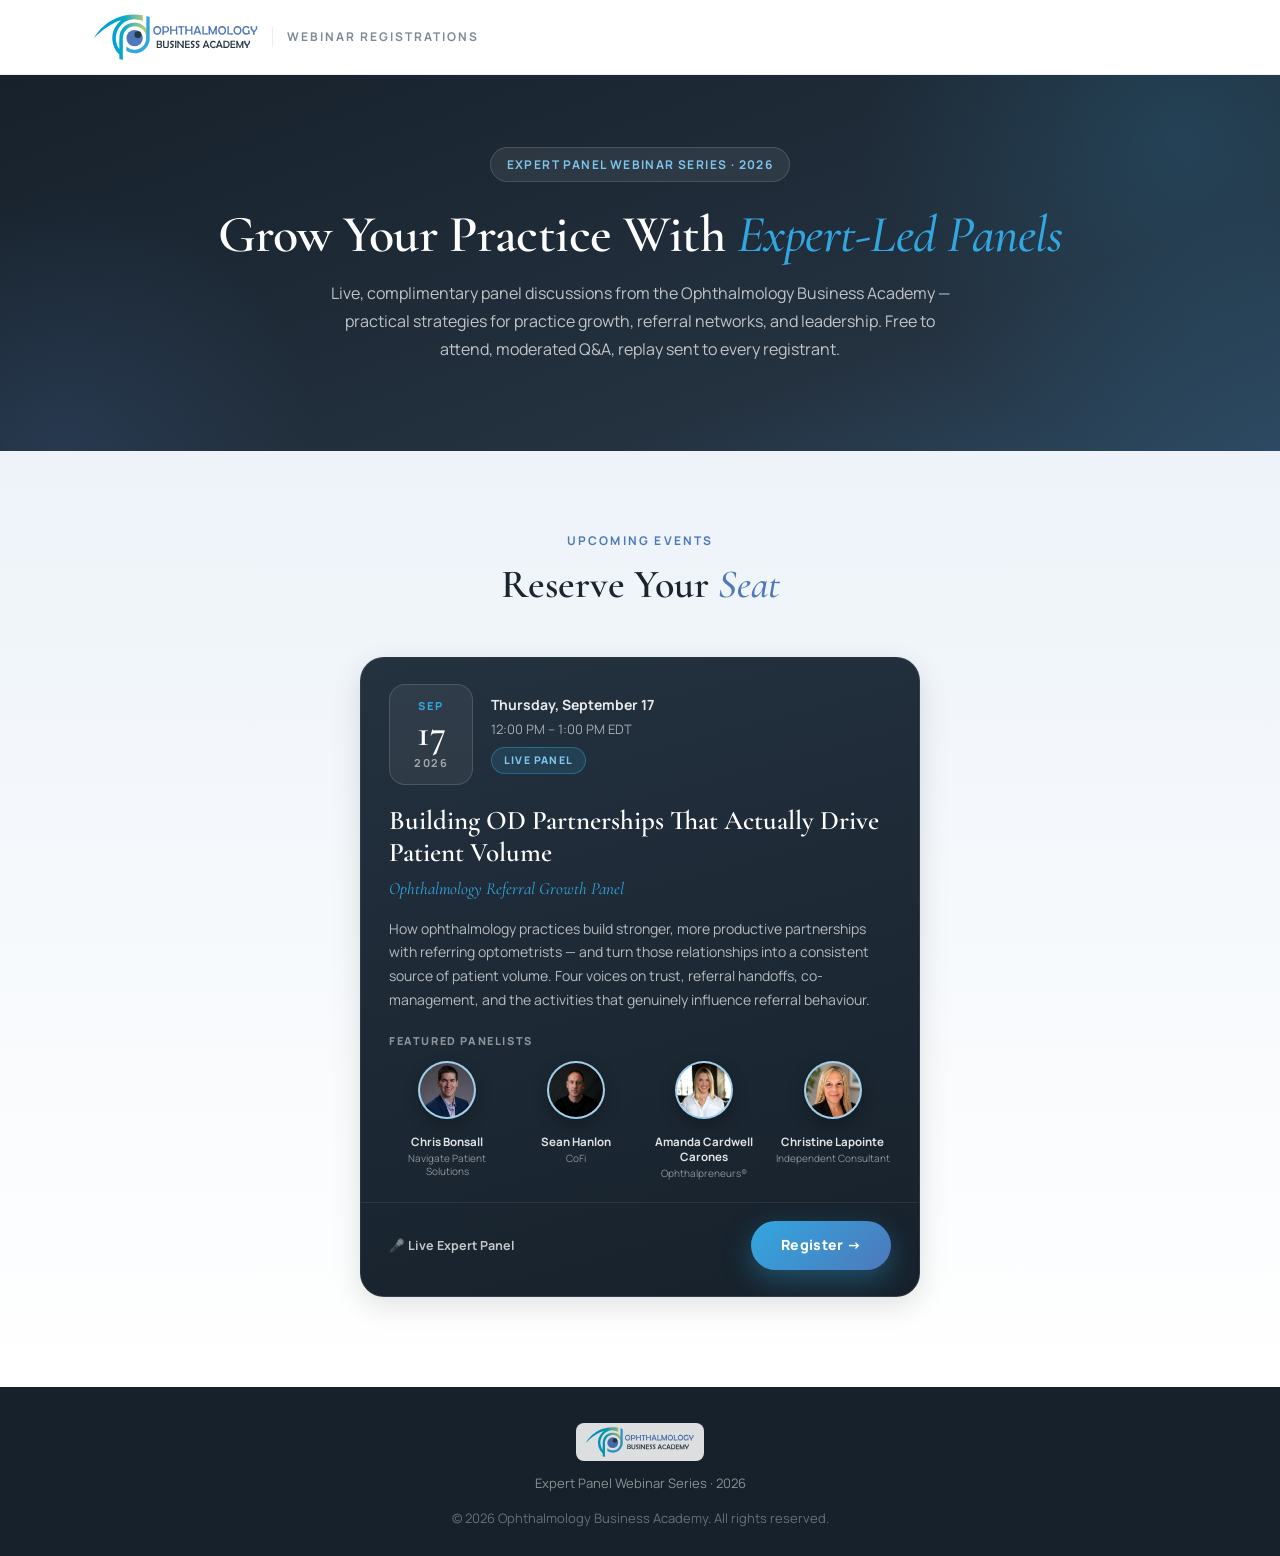
==== index.html @ aa77cf72 "created sept 17th event" ====
<!DOCTYPE html>
<html lang="en">
<head>
<meta charset="UTF-8" />
<meta name="viewport" content="width=device-width, initial-scale=1.0" />
<title>Webinar Registrations | Ophthalmology Business Academy</title>
<meta name="description" content="Live expert panel webinars from the Ophthalmology Business Academy. Free to attend, replay included. Browse upcoming events and reserve your seat." />
<link rel="icon" type="image/svg+xml" href="logo-nav.svg" />
<link href="https://fonts.googleapis.com/css2?family=Manrope:wght@400;500;600;700;800&family=Cormorant+Garamond:ital,wght@0,400;0,500;0,600;0,700;1,400;1,500;1,600&display=swap" rel="stylesheet">

<!-- Microsoft Clarity — TODO: register an OBA Clarity project and paste its ID, then uncomment -->
<!--
<script type="text/javascript">
    (function(c,l,a,r,i,t,y){
        c[a]=c[a]||function(){(c[a].q=c[a].q||[]).push(arguments)};
        t=l.createElement(r);t.async=1;t.src="https://www.clarity.ms/tag/"+i;
        y=l.getElementsByTagName(r)[0];y.parentNode.insertBefore(t,y);
    })(window, document, "clarity", "script", "CLARITY_ID_HERE");
</script>
-->

<!-- Google tag (gtag.js) -->
<script async src="https://www.googletagmanager.com/gtag/js?id=G-MBLM7XRG2Y"></script>
<script>
  window.dataLayer = window.dataLayer || [];
  function gtag(){dataLayer.push(arguments);}
  gtag('js', new Date());

  gtag('config', 'G-MBLM7XRG2Y');
</script>

<style>
  :root {
    --blue-900: #16212b;
    --blue-800: #24313f;
    --blue-700: #3c68a8;
    --blue-600: #4D78BB;
    --blue-500: #5b86c4;
    --blue-400: #7fc4ea;
    --blue-100: #c9dced;
    --blue-50:  #edf3f9;
    --accent:   #32A7DF;
    --slate-900: #1b2530;
    --slate-700: #3f4a55;
    --slate-500: #7f8a95;
    --slate-100: #ECEEF5;
    --white:    #ffffff;
    --shadow-sm: 0 1px 3px rgba(0,0,0,0.06);
    --shadow-md: 0 8px 30px rgba(0,0,0,0.12);
    --shadow-lg: 0 20px 50px rgba(0,0,0,0.2);
  }
  * { box-sizing: border-box; margin: 0; padding: 0; }
  html { scroll-behavior: smooth; }
  body { font-family: 'Manrope', -apple-system, BlinkMacSystemFont, sans-serif; background: var(--white); color: var(--slate-700); line-height: 1.6; -webkit-font-smoothing: antialiased; }
  .wrap { max-width: 1140px; margin: 0 auto; padding: 0 24px; }

  /* ===== HEADER ===== */
  .site-header { background: rgba(255,255,255,0.96); border-bottom: 1px solid var(--slate-100); padding: 14px 0; position: sticky; top: 0; z-index: 100; backdrop-filter: blur(12px); }
  .header-inner { display: flex; align-items: center; justify-content: space-between; gap: 16px; }
  .logo-box { display: flex; align-items: center; gap: 14px; }
  .logo-box img { height: 46px; width: auto; }
  .header-label { font-size: 12px; font-weight: 700; letter-spacing: 2px; text-transform: uppercase; color: var(--slate-500); border-left: 1px solid var(--slate-100); padding-left: 14px; }

  /* ===== HERO ===== */
  .hub-hero { background: linear-gradient(160deg, var(--blue-900) 0%, var(--blue-800) 70%, #2c4a63 100%); color: #fff; padding: 72px 0 88px; position: relative; overflow: hidden; text-align: center; }
  .hub-hero::before { content: ''; position: absolute; width: 640px; height: 640px; border-radius: 50%; background: radial-gradient(circle, rgba(50,167,223,0.16), transparent 70%); top: -260px; right: -220px; pointer-events: none; }
  .hub-hero::after { content: ''; position: absolute; width: 520px; height: 520px; border-radius: 50%; background: radial-gradient(circle, rgba(77,120,187,0.18), transparent 70%); bottom: -260px; left: -200px; pointer-events: none; }
  .hub-eyebrow { display: inline-flex; align-items: center; gap: 8px; background: rgba(255,255,255,0.07); border: 1px solid rgba(255,255,255,0.14); padding: 7px 16px; border-radius: 999px; font-size: 12px; font-weight: 700; color: var(--blue-400); text-transform: uppercase; letter-spacing: 1.4px; margin-bottom: 24px; position: relative; z-index: 1; }
  .hub-title { font-family: 'Cormorant Garamond', Georgia, serif; font-size: 52px; line-height: 1.1; font-weight: 600; letter-spacing: -0.5px; margin-bottom: 16px; position: relative; z-index: 1; }
  .hub-title .accent { color: var(--accent); font-style: italic; font-weight: 500; }
  .hub-sub { font-size: 16px; color: rgba(255,255,255,0.72); max-width: 620px; margin: 0 auto; line-height: 1.75; position: relative; z-index: 1; }

  /* ===== EVENT GRID ===== */
  .events-section { padding: 80px 0 90px; background: linear-gradient(180deg, var(--blue-50) 0%, var(--white) 100%); }
  .events-section .section-eyebrow { text-align: center; font-size: 12px; letter-spacing: 2.2px; text-transform: uppercase; color: var(--blue-600); font-weight: 700; margin-bottom: 10px; }
  .events-section .section-title { text-align: center; font-family: 'Cormorant Garamond', Georgia, serif; font-size: 40px; color: var(--slate-900); margin-bottom: 50px; line-height: 1.15; font-weight: 600; }
  .events-section .section-title .accent { color: var(--blue-600); font-style: italic; font-weight: 500; }

  .event-grid { display: grid; grid-template-columns: repeat(auto-fit, minmax(340px, 560px)); gap: 28px; justify-content: center; }

  .event-card { background: linear-gradient(165deg, var(--blue-800), var(--blue-900)); border: 1px solid rgba(255,255,255,0.08); border-radius: 24px; overflow: hidden; color: #fff; box-shadow: var(--shadow-md); display: flex; flex-direction: column; transition: transform 0.2s, box-shadow 0.2s; }
  .event-card:hover { transform: translateY(-4px); box-shadow: var(--shadow-lg); }
  .event-card-head { display: flex; gap: 18px; align-items: center; padding: 26px 28px 0; }
  .date-badge { flex-shrink: 0; background: rgba(255,255,255,0.06); border: 1px solid rgba(255,255,255,0.14); border-radius: 16px; padding: 12px 16px; text-align: center; min-width: 84px; }
  .date-badge .db-month { font-size: 11px; font-weight: 800; letter-spacing: 2px; text-transform: uppercase; color: var(--accent); }
  .date-badge .db-day { font-family: 'Cormorant Garamond', serif; font-size: 38px; line-height: 1.05; font-weight: 600; color: #fff; }
  .date-badge .db-year { font-size: 11px; font-weight: 700; letter-spacing: 1.5px; color: rgba(255,255,255,0.55); }
  .event-when { min-width: 0; }
  .event-when .ew-day { font-size: 14px; font-weight: 700; color: rgba(255,255,255,0.9); }
  .event-when .ew-time { font-size: 13px; color: rgba(255,255,255,0.6); margin-top: 2px; }
  .event-when .ew-tag { display: inline-block; margin-top: 8px; background: rgba(50,167,223,0.15); border: 1px solid rgba(50,167,223,0.4); color: var(--blue-400); font-size: 10.5px; font-weight: 800; letter-spacing: 1.2px; text-transform: uppercase; padding: 4px 12px; border-radius: 999px; }
  .event-card-body { padding: 20px 28px 0; flex: 1; }
  .event-title { font-family: 'Cormorant Garamond', Georgia, serif; font-size: 27px; line-height: 1.2; font-weight: 600; color: #fff; margin-bottom: 6px; }
  .event-subtitle { font-family: 'Cormorant Garamond', Georgia, serif; font-style: italic; font-size: 17px; color: var(--accent); margin-bottom: 14px; }
  .event-desc { font-size: 14px; color: rgba(255,255,255,0.68); line-height: 1.7; margin-bottom: 20px; }
  .panelists-label { font-size: 11px; font-weight: 800; letter-spacing: 1.6px; text-transform: uppercase; color: rgba(255,255,255,0.5); margin-bottom: 12px; }
  .speaker-tiles { display: grid; gap: 12px; margin-bottom: 22px; }
  .speaker-tiles[data-cols="1"] { grid-template-columns: minmax(0, 240px); justify-content: center; }
  .speaker-tiles[data-cols="2"] { grid-template-columns: repeat(2, 1fr); }
  .speaker-tiles[data-cols="3"] { grid-template-columns: repeat(3, 1fr); }
  .speaker-tiles[data-cols="4"] { grid-template-columns: repeat(4, 1fr); }
  .speaker-tile { text-align: center; }
  .speaker-thumb { width: 58px; height: 58px; border-radius: 50%; object-fit: cover; object-position: center top; border: 2.5px solid rgba(127,196,234,0.65); box-shadow: 0 6px 16px rgba(0,0,0,0.25); background: linear-gradient(135deg, var(--blue-100), var(--blue-50)); }
  .speaker-thumb-fallback { width: 58px; height: 58px; border-radius: 50%; border: 2.5px solid rgba(127,196,234,0.65); background: rgba(255,255,255,0.08); display: inline-flex; align-items: center; justify-content: center; font-family: 'Cormorant Garamond', serif; font-size: 20px; color: var(--blue-400); }
  .speaker-tile .st-name { font-size: 11.5px; font-weight: 700; color: rgba(255,255,255,0.88); margin-top: 8px; line-height: 1.3; }
  .speaker-tile .st-role { font-size: 10px; color: rgba(255,255,255,0.5); line-height: 1.35; margin-top: 2px; }
  .event-card-foot { padding: 18px 28px 26px; display: flex; align-items: center; justify-content: space-between; gap: 14px; border-top: 1px solid rgba(255,255,255,0.08); flex-wrap: wrap; }
  .foot-tag { font-size: 12.5px; font-weight: 700; color: rgba(255,255,255,0.75); }
  .register-btn { display: inline-flex; align-items: center; gap: 8px; background: linear-gradient(135deg, var(--accent), var(--blue-600)); color: #fff; text-decoration: none; padding: 13px 30px; border-radius: 999px; font-weight: 800; font-size: 14px; letter-spacing: 0.3px; box-shadow: 0 10px 28px rgba(50,167,223,0.35); transition: transform 0.15s, box-shadow 0.15s; }
  .register-btn:hover { transform: translateY(-2px); box-shadow: 0 14px 36px rgba(50,167,223,0.45); }

  /* ===== FOOTER ===== */
  footer { background: var(--blue-900); padding: 36px 0 28px; text-align: center; color: rgba(255,255,255,0.5); font-size: 13px; }
  footer .flogo { margin-bottom: 12px; display: flex; justify-content: center; }
  footer .flogo img { height: 38px; width: auto; opacity: 0.85; background: #fff; border-radius: 8px; padding: 4px 10px; }
  footer a { color: var(--accent); text-decoration: none; }

  /* ===== RESPONSIVE ===== */
  @media (max-width: 960px) {
    .hub-hero { padding: 56px 0 64px; }
    .hub-title { font-size: 40px; }
    .events-section { padding: 60px 0 70px; }
    .events-section .section-title { font-size: 32px; }
  }
  @media (max-width: 720px) {
    .logo-box img { height: 38px; }
    .header-label { font-size: 10.5px; padding-left: 10px; letter-spacing: 1.4px; }
    .hub-title { font-size: 32px; }
    .hub-sub { font-size: 15px; }
    .event-card-head { padding: 20px 20px 0; }
    .event-card-body { padding: 16px 20px 0; }
    .event-card-foot { padding: 16px 20px 22px; }
    .event-title { font-size: 23px; }
    .speaker-tiles[data-cols="4"] { grid-template-columns: repeat(2, 1fr); }
  }
  @media (max-width: 480px) {
    .hub-title { font-size: 27px; }
    .date-badge { min-width: 72px; padding: 10px 12px; }
    .date-badge .db-day { font-size: 32px; }
    .event-card-foot { justify-content: center; }
    .register-btn { width: 100%; justify-content: center; }
  }
</style>
</head>
<body>

<!-- ======== HEADER ======== -->
<header class="site-header">
  <div class="wrap header-inner">
    <div class="logo-box">
      <img src="logo-nav.svg" alt="Ophthalmology Business Academy" />
      <span class="header-label">Webinar Registrations</span>
    </div>
  </div>
</header>

<!-- ======== HERO ======== -->
<section class="hub-hero">
  <div class="wrap">
    <div class="hub-eyebrow">Expert Panel Webinar Series &middot; 2026</div>
    <h1 class="hub-title">Grow Your Practice With <span class="accent">Expert-Led Panels</span></h1>
    <p class="hub-sub">
      Live, complimentary panel discussions from the Ophthalmology Business Academy — practical strategies for practice growth, referral networks, and leadership. Free to attend, moderated Q&amp;A, replay sent to every registrant.
    </p>
  </div>
</section>

<!-- ======== UPCOMING EVENTS ======== -->
<section class="events-section">
  <div class="wrap">
    <div class="section-eyebrow">Upcoming Events</div>
    <h2 class="section-title">Reserve Your <span class="accent">Seat</span></h2>

    <div class="event-grid">

      <!-- Sept 17 — Ophthalmology Referral Growth Panel -->
      <div class="event-card">
        <div class="event-card-head">
          <div class="date-badge">
            <div class="db-month">Sep</div>
            <div class="db-day">17</div>
            <div class="db-year">2026</div>
          </div>
          <div class="event-when">
            <div class="ew-day">Thursday, September 17</div>
            <div class="ew-time">12:00 PM &ndash; 1:00 PM EDT</div>
            <span class="ew-tag">Live Panel</span>
          </div>
        </div>
        <div class="event-card-body">
          <div class="event-title">Building OD Partnerships That Actually Drive Patient Volume</div>
          <div class="event-subtitle">Ophthalmology Referral Growth Panel</div>
          <p class="event-desc">
            How ophthalmology practices build stronger, more productive partnerships with referring optometrists &mdash; and turn those relationships into a consistent source of patient volume. Four voices on trust, referral handoffs, co-management, and the activities that genuinely influence referral behaviour.
          </p>
          <div class="panelists-label">Featured Panelists</div>
          <div class="speaker-tiles" data-cols="4">
            <div class="speaker-tile">
              <img class="speaker-thumb" src="Sept-17/Chris%20Bonsall_OBA_17.09.2026.jpeg" alt="Chris Bonsall" onerror="this.outerHTML='&lt;span class=&quot;speaker-thumb-fallback&quot;&gt;CB&lt;/span&gt;'" />
              <div class="st-name">Chris Bonsall</div>
              <div class="st-role">Navigate Patient Solutions</div>
            </div>
            <div class="speaker-tile">
              <img class="speaker-thumb" src="Sept-17/Sean%20Hanlon_OBA_17.09.2026.jpeg" alt="Sean Hanlon" onerror="this.outerHTML='&lt;span class=&quot;speaker-thumb-fallback&quot;&gt;SH&lt;/span&gt;'" />
              <div class="st-name">Sean Hanlon</div>
              <div class="st-role">CoFi</div>
            </div>
            <div class="speaker-tile">
              <img class="speaker-thumb" src="Sept-17/Amanda%20Cardwell_OBA_17.09.2026.jpeg" alt="Amanda Cardwell Carones" onerror="this.outerHTML='&lt;span class=&quot;speaker-thumb-fallback&quot;&gt;AC&lt;/span&gt;'" />
              <div class="st-name">Amanda Cardwell Carones</div>
              <div class="st-role">Ophthalpreneurs&reg;</div>
            </div>
            <div class="speaker-tile">
              <img class="speaker-thumb" src="Sept-17/Christine%20Lapointe_OBA_17.09.2026.jpeg" alt="Christine Lapointe" onerror="this.outerHTML='&lt;span class=&quot;speaker-thumb-fallback&quot;&gt;CL&lt;/span&gt;'" />
              <div class="st-name">Christine Lapointe</div>
              <div class="st-role">Independent Consultant</div>
            </div>
          </div>
        </div>
        <div class="event-card-foot">
          <span class="foot-tag">&#127908; Live Expert Panel</span>
          <a href="Sept-17/" class="register-btn">Register &rarr;</a>
        </div>
      </div>
      <!-- /Sept 17 -->

      <!-- Insert future event cards here in chronological order (playbook §9) -->

    </div>
  </div>
</section>

<!-- ======== FOOTER ======== -->
<footer>
  <div class="wrap">
    <div class="flogo">
      <img src="logo-nav.svg" alt="Ophthalmology Business Academy" />
    </div>
    <div>Expert Panel Webinar Series &middot; 2026</div>
    <div style="margin-top:14px;opacity:0.7;">
      &copy; 2026 Ophthalmology Business Academy. All rights reserved.
    </div>
  </div>
</footer>

</body>
</html>
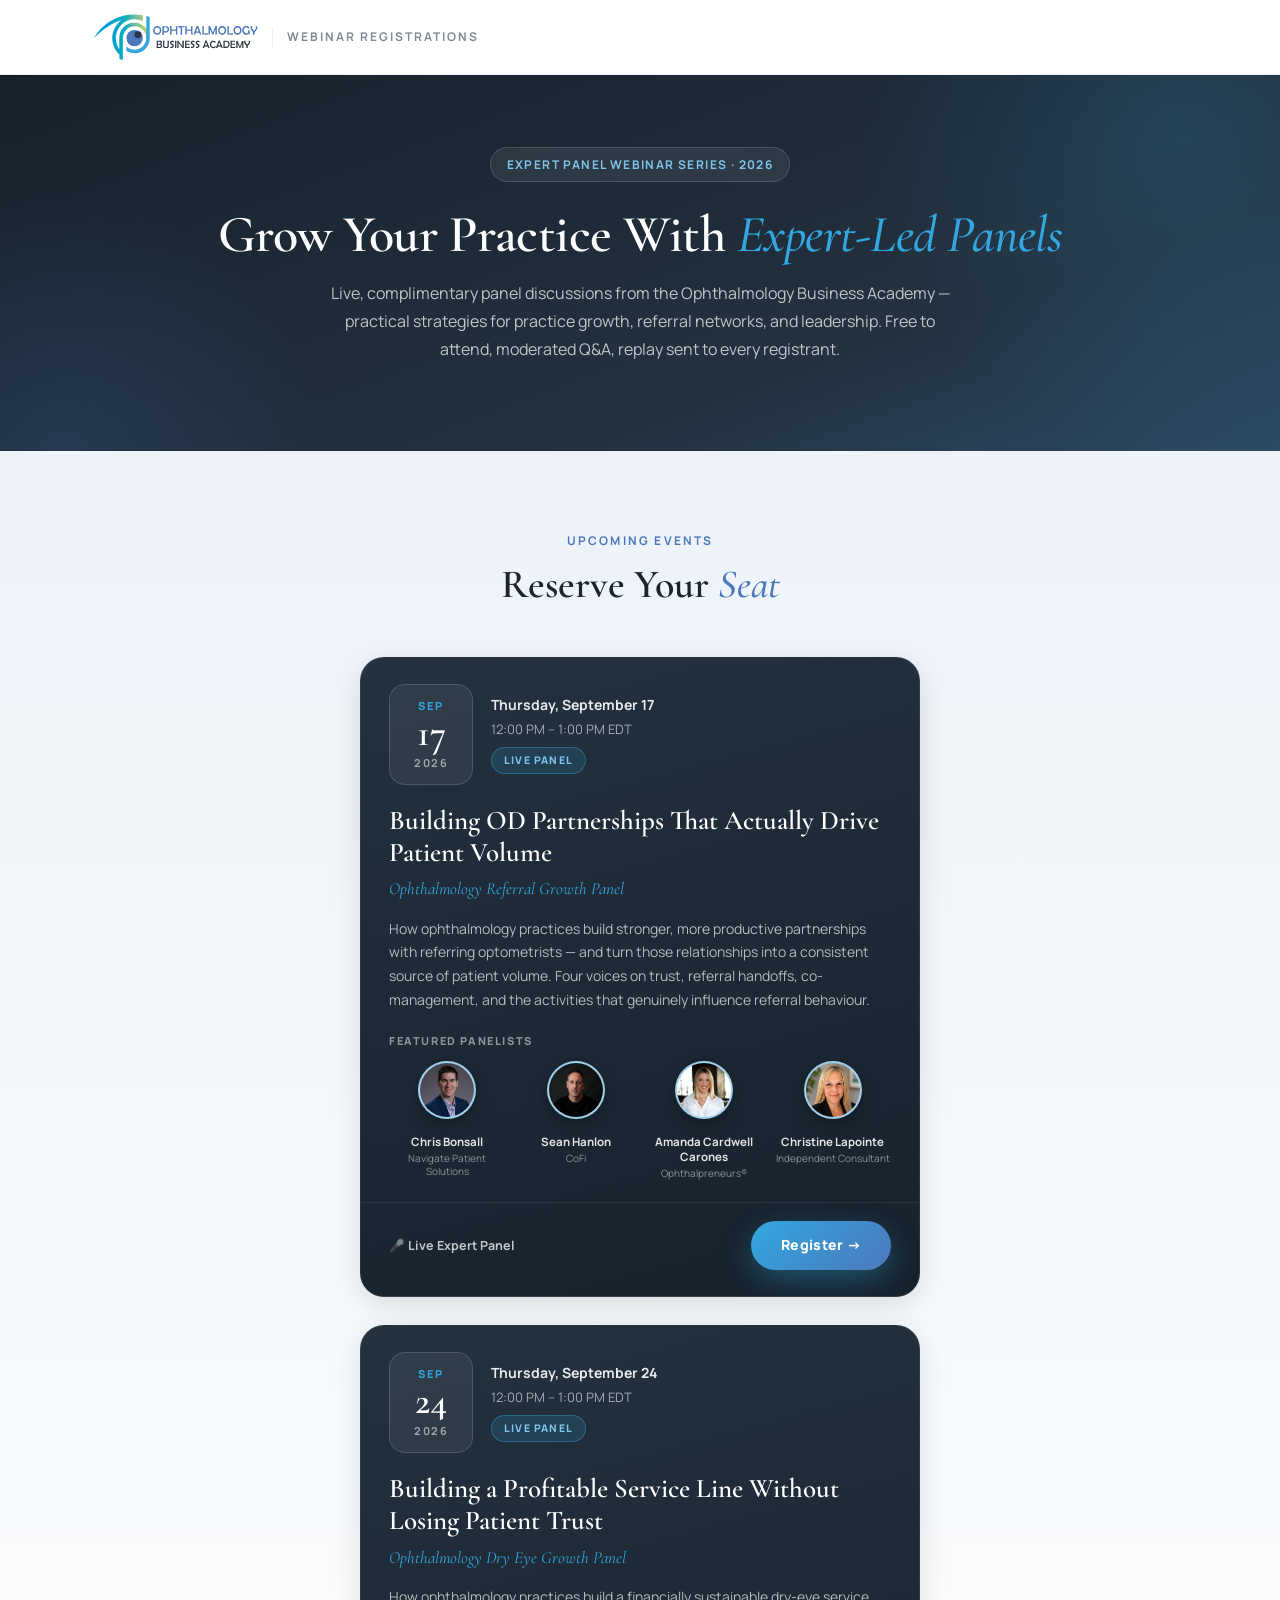
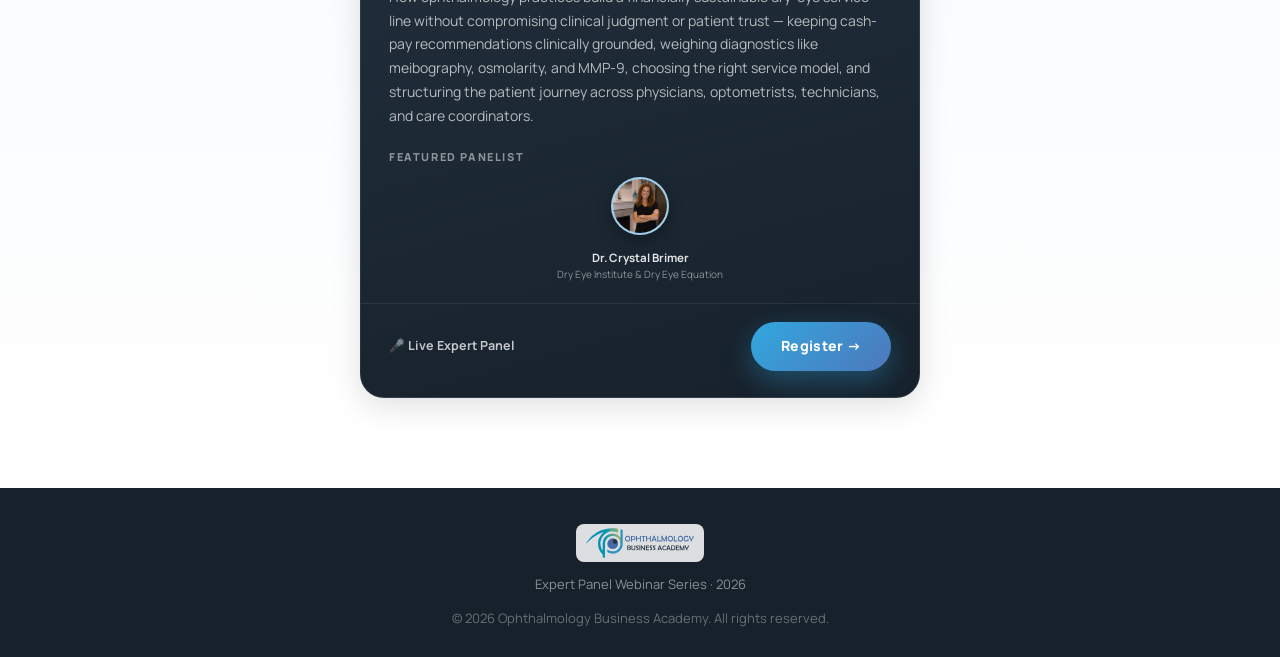
==== commit 173fc739: "created sept 24th event" ====
--- a/index.html
+++ b/index.html
@@ -224,6 +224,42 @@
       </div>
       <!-- /Sept 17 -->
 
+      <!-- Sept 24 — Ophthalmology Dry Eye Growth Panel -->
+      <div class="event-card">
+        <div class="event-card-head">
+          <div class="date-badge">
+            <div class="db-month">Sep</div>
+            <div class="db-day">24</div>
+            <div class="db-year">2026</div>
+          </div>
+          <div class="event-when">
+            <div class="ew-day">Thursday, September 24</div>
+            <div class="ew-time">12:00 PM &ndash; 1:00 PM EDT</div>
+            <span class="ew-tag">Live Panel</span>
+          </div>
+        </div>
+        <div class="event-card-body">
+          <div class="event-title">Building a Profitable Service Line Without Losing Patient Trust</div>
+          <div class="event-subtitle">Ophthalmology Dry Eye Growth Panel</div>
+          <p class="event-desc">
+            How ophthalmology practices build a financially sustainable dry-eye service line without compromising clinical judgment or patient trust &mdash; keeping cash-pay recommendations clinically grounded, weighing diagnostics like meibography, osmolarity, and MMP-9, choosing the right service model, and structuring the patient journey across physicians, optometrists, technicians, and care coordinators.
+          </p>
+          <div class="panelists-label">Featured Panelist</div>
+          <div class="speaker-tiles" data-cols="1">
+            <div class="speaker-tile">
+              <img class="speaker-thumb" src="Sept-24/Crystal%20Brimer_OBA_24.09.2026.jpg" alt="Dr. Crystal Brimer" onerror="this.outerHTML='&lt;span class=&quot;speaker-thumb-fallback&quot;&gt;CB&lt;/span&gt;'" />
+              <div class="st-name">Dr. Crystal Brimer</div>
+              <div class="st-role">Dry Eye Institute &amp; Dry Eye Equation</div>
+            </div>
+          </div>
+        </div>
+        <div class="event-card-foot">
+          <span class="foot-tag">&#127908; Live Expert Panel</span>
+          <a href="Sept-24/" class="register-btn">Register &rarr;</a>
+        </div>
+      </div>
+      <!-- /Sept 24 -->
+
       <!-- Insert future event cards here in chronological order (playbook §9) -->
 
     </div>
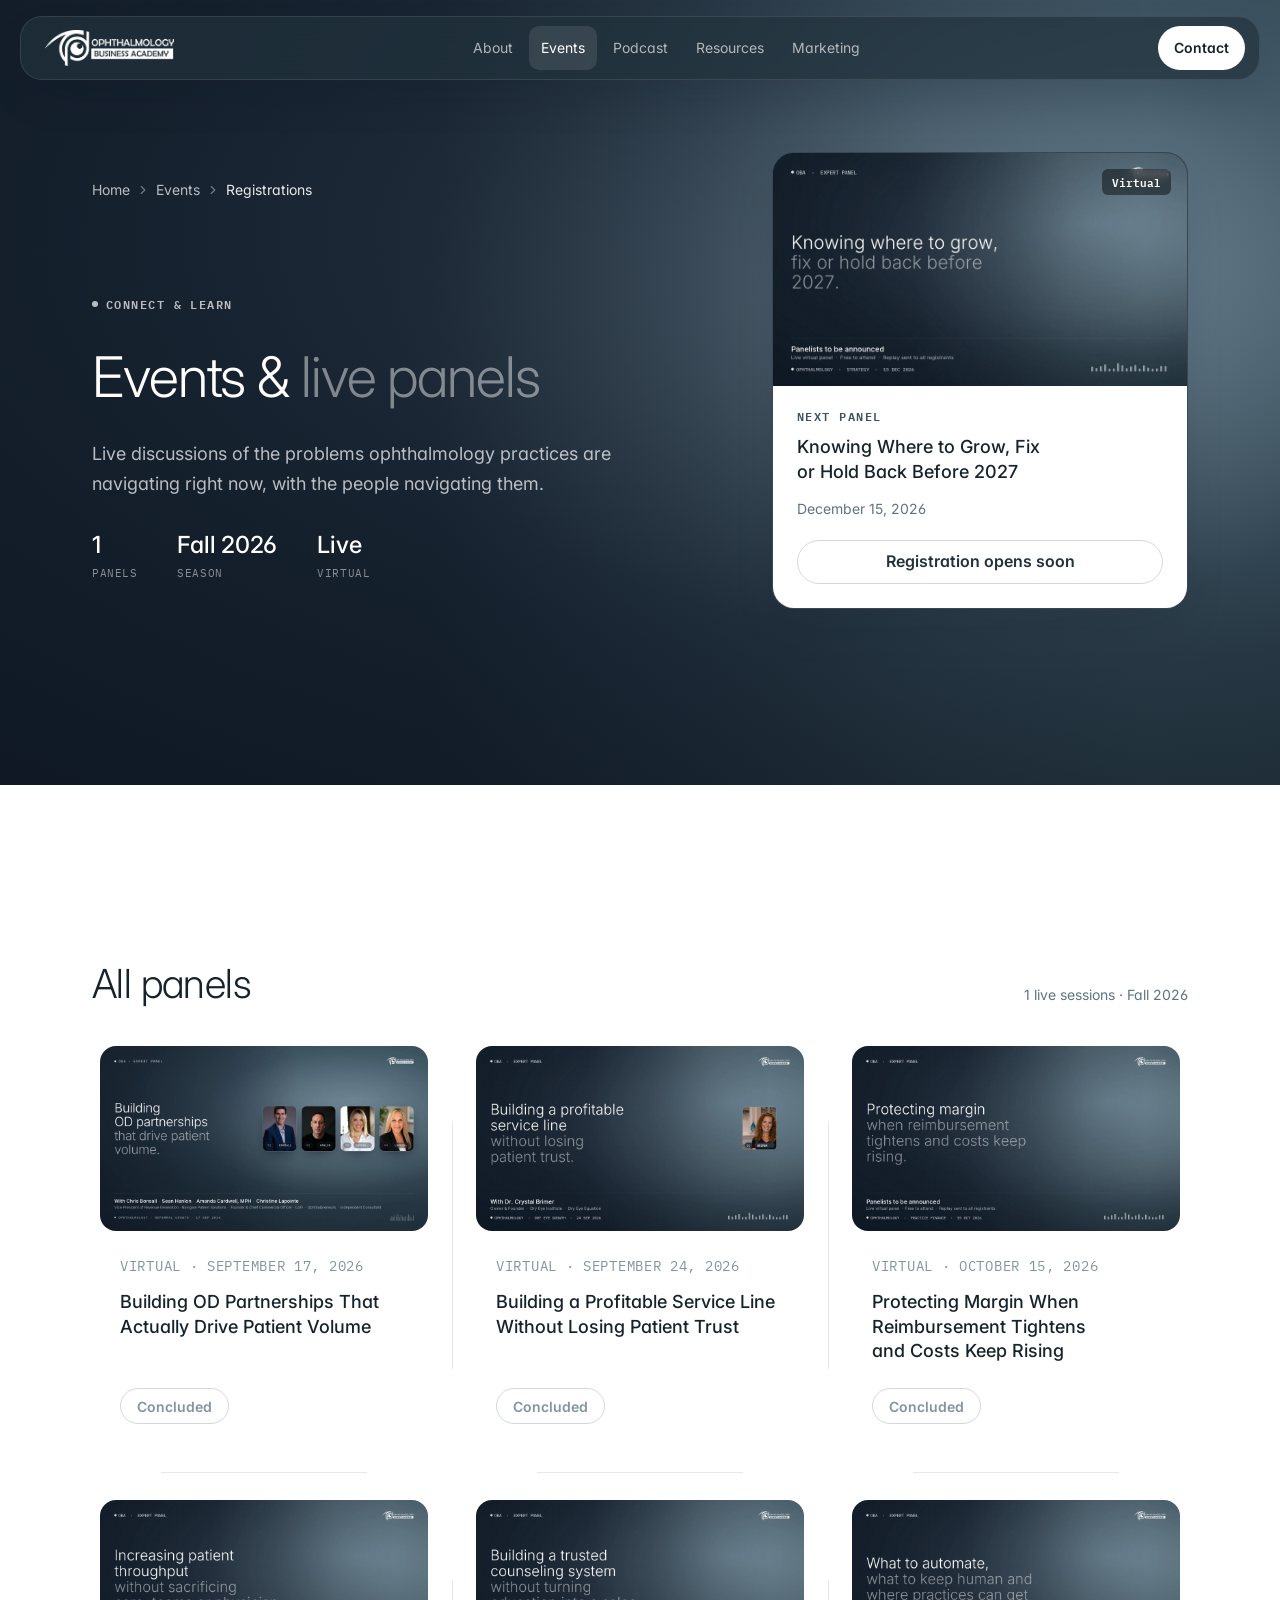
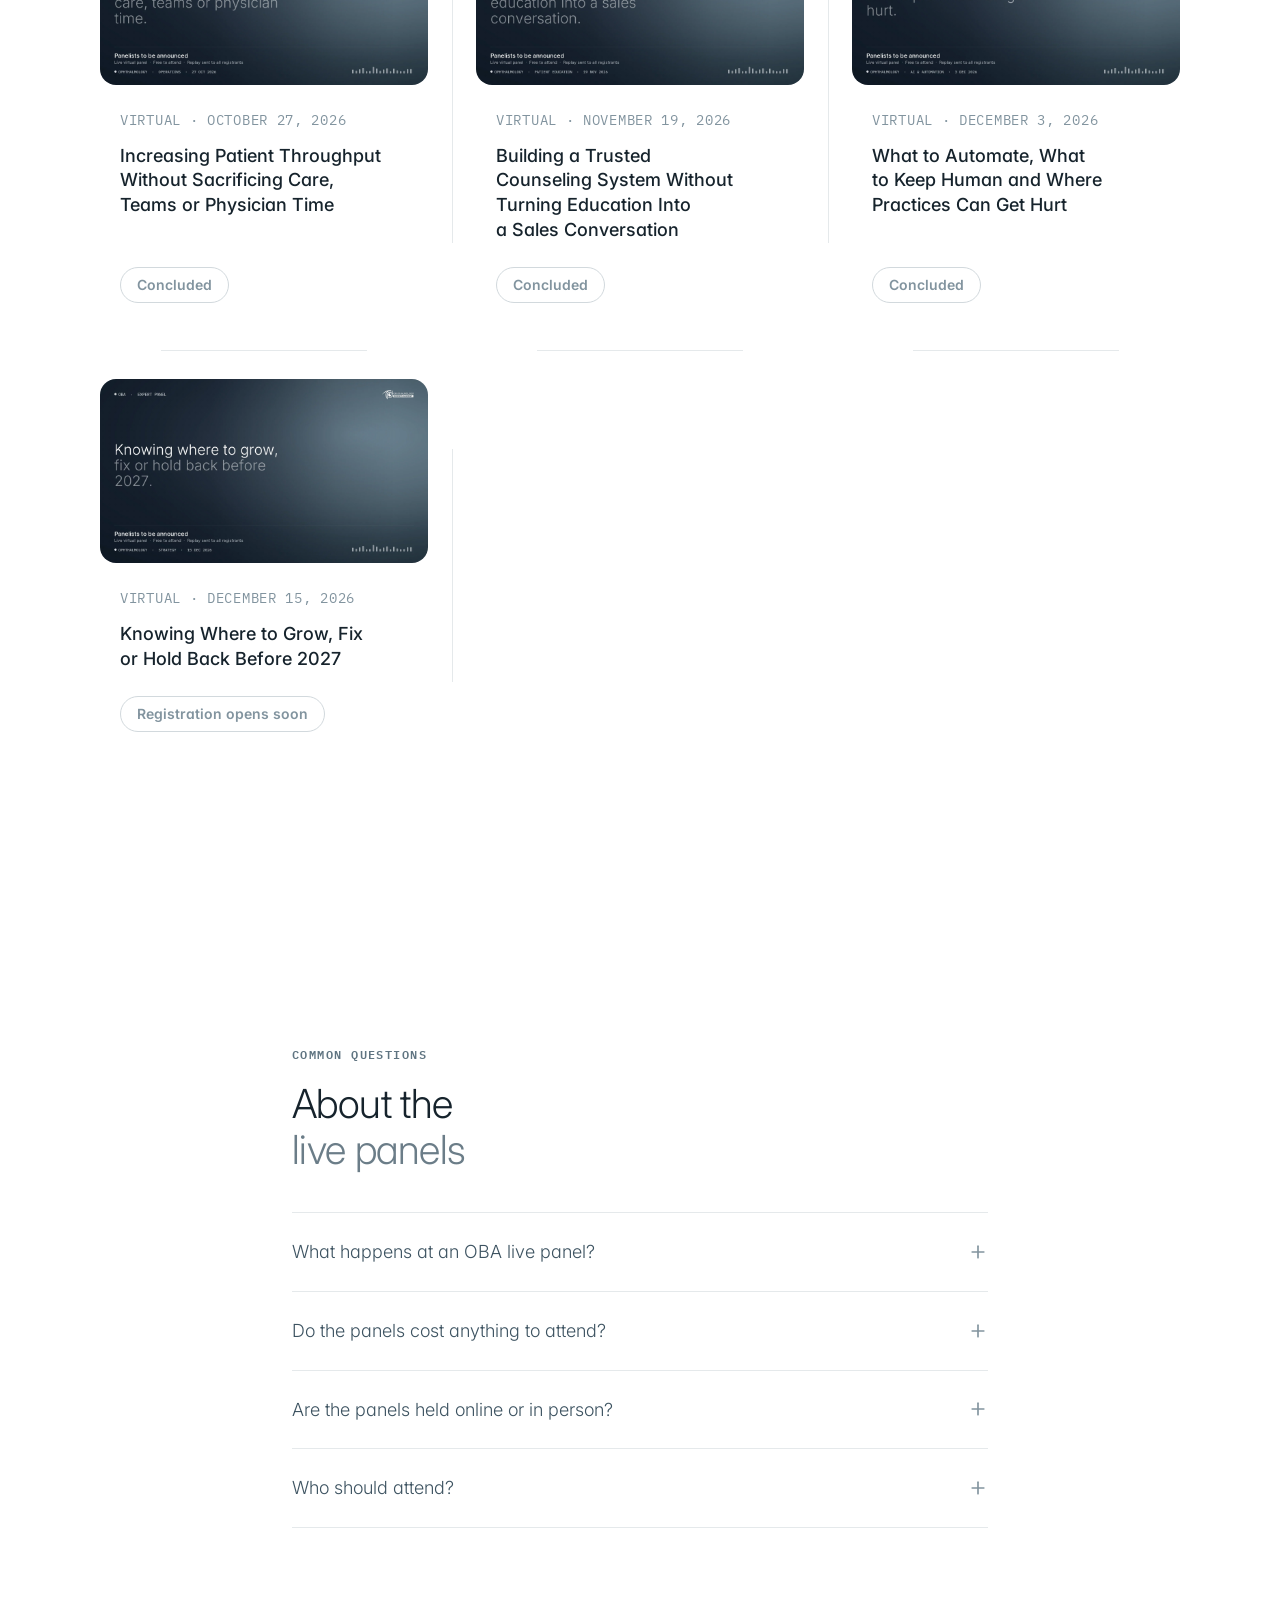
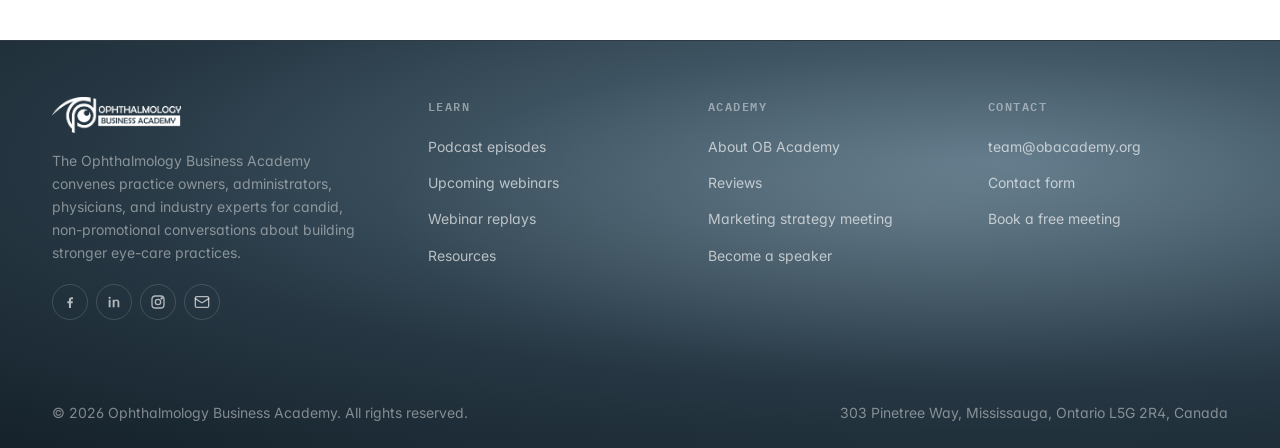
==== commit a07c5d8b: "updated ui of the pages" ====
--- a/index.html
+++ b/index.html
@@ -3,21 +3,27 @@
 <head>
 <meta charset="UTF-8" />
 <meta name="viewport" content="width=device-width, initial-scale=1.0" />
-<title>Webinar Registrations | Ophthalmology Business Academy</title>
-<meta name="description" content="Live expert panel webinars from the Ophthalmology Business Academy. Free to attend, replay included. Browse upcoming events and reserve your seat." />
-<link rel="icon" type="image/svg+xml" href="logo-nav.svg" />
-<link href="https://fonts.googleapis.com/css2?family=Manrope:wght@400;500;600;700;800&family=Cormorant+Garamond:ital,wght@0,400;0,500;0,600;0,700;1,400;1,500;1,600&display=swap" rel="stylesheet">
-
-<!-- Microsoft Clarity — TODO: register an OBA Clarity project and paste its ID, then uncomment -->
-<!--
-<script type="text/javascript">
-    (function(c,l,a,r,i,t,y){
-        c[a]=c[a]||function(){(c[a].q=c[a].q||[]).push(arguments)};
-        t=l.createElement(r);t.async=1;t.src="https://www.clarity.ms/tag/"+i;
-        y=l.getElementsByTagName(r)[0];y.parentNode.insertBefore(t,y);
-    })(window, document, "clarity", "script", "CLARITY_ID_HERE");
-</script>
--->
+<title>Events &amp; Live Panels · OB Academy</title>
+<meta name="description" content="Live panels, meetups, and events for the ophthalmology business community. Free to attend, replay included. Browse the Fall 2026 series and reserve your seat." />
+<link rel="canonical" href="https://reg.obacademy.org/" />
+<link rel="icon" type="image/png" href="assets/favicon.png" />
+<meta name="theme-color" content="#0d151b" />
+<meta property="og:type" content="website" />
+<meta property="og:site_name" content="Ophthalmology Business Academy" />
+<meta property="og:title" content="Events &amp; Live Panels · OB Academy" />
+<meta property="og:description" content="Live discussions of the problems ophthalmology practices are navigating right now, with the people navigating them. Free to attend, replay included." />
+<meta property="og:url" content="https://reg.obacademy.org/" />
+<meta property="og:image" content="https://reg.obacademy.org/og-cover.png" />
+<meta property="og:image:type" content="image/png" />
+<meta property="og:image:width" content="1731" />
+<meta property="og:image:height" content="909" />
+<meta property="og:image:alt" content="Ophthalmology Business Academy — Expert Panel Webinar Series 2026" />
+<meta name="twitter:card" content="summary_large_image" />
+<meta name="twitter:image" content="https://reg.obacademy.org/og-cover.png" />
+<link rel="preconnect" href="https://fonts.googleapis.com" />
+<link rel="preconnect" href="https://fonts.gstatic.com" crossorigin />
+<link href="https://fonts.googleapis.com/css2?family=Inter:wght@300;400;500;600&family=IBM+Plex+Mono:wght@500;600&display=swap" rel="stylesheet" />
+<link rel="stylesheet" href="oba.css" />
 
 <!-- Google tag (gtag.js) -->
 <script async src="https://www.googletagmanager.com/gtag/js?id=G-MBLM7XRG2Y"></script>
@@ -25,259 +31,312 @@
   window.dataLayer = window.dataLayer || [];
   function gtag(){dataLayer.push(arguments);}
   gtag('js', new Date());
-
   gtag('config', 'G-MBLM7XRG2Y');
 </script>
-
-<style>
-  :root {
-    --blue-900: #16212b;
-    --blue-800: #24313f;
-    --blue-700: #3c68a8;
-    --blue-600: #4D78BB;
-    --blue-500: #5b86c4;
-    --blue-400: #7fc4ea;
-    --blue-100: #c9dced;
-    --blue-50:  #edf3f9;
-    --accent:   #32A7DF;
-    --slate-900: #1b2530;
-    --slate-700: #3f4a55;
-    --slate-500: #7f8a95;
-    --slate-100: #ECEEF5;
-    --white:    #ffffff;
-    --shadow-sm: 0 1px 3px rgba(0,0,0,0.06);
-    --shadow-md: 0 8px 30px rgba(0,0,0,0.12);
-    --shadow-lg: 0 20px 50px rgba(0,0,0,0.2);
-  }
-  * { box-sizing: border-box; margin: 0; padding: 0; }
-  html { scroll-behavior: smooth; }
-  body { font-family: 'Manrope', -apple-system, BlinkMacSystemFont, sans-serif; background: var(--white); color: var(--slate-700); line-height: 1.6; -webkit-font-smoothing: antialiased; }
-  .wrap { max-width: 1140px; margin: 0 auto; padding: 0 24px; }
-
-  /* ===== HEADER ===== */
-  .site-header { background: rgba(255,255,255,0.96); border-bottom: 1px solid var(--slate-100); padding: 14px 0; position: sticky; top: 0; z-index: 100; backdrop-filter: blur(12px); }
-  .header-inner { display: flex; align-items: center; justify-content: space-between; gap: 16px; }
-  .logo-box { display: flex; align-items: center; gap: 14px; }
-  .logo-box img { height: 46px; width: auto; }
-  .header-label { font-size: 12px; font-weight: 700; letter-spacing: 2px; text-transform: uppercase; color: var(--slate-500); border-left: 1px solid var(--slate-100); padding-left: 14px; }
-
-  /* ===== HERO ===== */
-  .hub-hero { background: linear-gradient(160deg, var(--blue-900) 0%, var(--blue-800) 70%, #2c4a63 100%); color: #fff; padding: 72px 0 88px; position: relative; overflow: hidden; text-align: center; }
-  .hub-hero::before { content: ''; position: absolute; width: 640px; height: 640px; border-radius: 50%; background: radial-gradient(circle, rgba(50,167,223,0.16), transparent 70%); top: -260px; right: -220px; pointer-events: none; }
-  .hub-hero::after { content: ''; position: absolute; width: 520px; height: 520px; border-radius: 50%; background: radial-gradient(circle, rgba(77,120,187,0.18), transparent 70%); bottom: -260px; left: -200px; pointer-events: none; }
-  .hub-eyebrow { display: inline-flex; align-items: center; gap: 8px; background: rgba(255,255,255,0.07); border: 1px solid rgba(255,255,255,0.14); padding: 7px 16px; border-radius: 999px; font-size: 12px; font-weight: 700; color: var(--blue-400); text-transform: uppercase; letter-spacing: 1.4px; margin-bottom: 24px; position: relative; z-index: 1; }
-  .hub-title { font-family: 'Cormorant Garamond', Georgia, serif; font-size: 52px; line-height: 1.1; font-weight: 600; letter-spacing: -0.5px; margin-bottom: 16px; position: relative; z-index: 1; }
-  .hub-title .accent { color: var(--accent); font-style: italic; font-weight: 500; }
-  .hub-sub { font-size: 16px; color: rgba(255,255,255,0.72); max-width: 620px; margin: 0 auto; line-height: 1.75; position: relative; z-index: 1; }
-
-  /* ===== EVENT GRID ===== */
-  .events-section { padding: 80px 0 90px; background: linear-gradient(180deg, var(--blue-50) 0%, var(--white) 100%); }
-  .events-section .section-eyebrow { text-align: center; font-size: 12px; letter-spacing: 2.2px; text-transform: uppercase; color: var(--blue-600); font-weight: 700; margin-bottom: 10px; }
-  .events-section .section-title { text-align: center; font-family: 'Cormorant Garamond', Georgia, serif; font-size: 40px; color: var(--slate-900); margin-bottom: 50px; line-height: 1.15; font-weight: 600; }
-  .events-section .section-title .accent { color: var(--blue-600); font-style: italic; font-weight: 500; }
-
-  .event-grid { display: grid; grid-template-columns: repeat(auto-fit, minmax(340px, 560px)); gap: 28px; justify-content: center; }
-
-  .event-card { background: linear-gradient(165deg, var(--blue-800), var(--blue-900)); border: 1px solid rgba(255,255,255,0.08); border-radius: 24px; overflow: hidden; color: #fff; box-shadow: var(--shadow-md); display: flex; flex-direction: column; transition: transform 0.2s, box-shadow 0.2s; }
-  .event-card:hover { transform: translateY(-4px); box-shadow: var(--shadow-lg); }
-  .event-card-head { display: flex; gap: 18px; align-items: center; padding: 26px 28px 0; }
-  .date-badge { flex-shrink: 0; background: rgba(255,255,255,0.06); border: 1px solid rgba(255,255,255,0.14); border-radius: 16px; padding: 12px 16px; text-align: center; min-width: 84px; }
-  .date-badge .db-month { font-size: 11px; font-weight: 800; letter-spacing: 2px; text-transform: uppercase; color: var(--accent); }
-  .date-badge .db-day { font-family: 'Cormorant Garamond', serif; font-size: 38px; line-height: 1.05; font-weight: 600; color: #fff; }
-  .date-badge .db-year { font-size: 11px; font-weight: 700; letter-spacing: 1.5px; color: rgba(255,255,255,0.55); }
-  .event-when { min-width: 0; }
-  .event-when .ew-day { font-size: 14px; font-weight: 700; color: rgba(255,255,255,0.9); }
-  .event-when .ew-time { font-size: 13px; color: rgba(255,255,255,0.6); margin-top: 2px; }
-  .event-when .ew-tag { display: inline-block; margin-top: 8px; background: rgba(50,167,223,0.15); border: 1px solid rgba(50,167,223,0.4); color: var(--blue-400); font-size: 10.5px; font-weight: 800; letter-spacing: 1.2px; text-transform: uppercase; padding: 4px 12px; border-radius: 999px; }
-  .event-card-body { padding: 20px 28px 0; flex: 1; }
-  .event-title { font-family: 'Cormorant Garamond', Georgia, serif; font-size: 27px; line-height: 1.2; font-weight: 600; color: #fff; margin-bottom: 6px; }
-  .event-subtitle { font-family: 'Cormorant Garamond', Georgia, serif; font-style: italic; font-size: 17px; color: var(--accent); margin-bottom: 14px; }
-  .event-desc { font-size: 14px; color: rgba(255,255,255,0.68); line-height: 1.7; margin-bottom: 20px; }
-  .panelists-label { font-size: 11px; font-weight: 800; letter-spacing: 1.6px; text-transform: uppercase; color: rgba(255,255,255,0.5); margin-bottom: 12px; }
-  .speaker-tiles { display: grid; gap: 12px; margin-bottom: 22px; }
-  .speaker-tiles[data-cols="1"] { grid-template-columns: minmax(0, 240px); justify-content: center; }
-  .speaker-tiles[data-cols="2"] { grid-template-columns: repeat(2, 1fr); }
-  .speaker-tiles[data-cols="3"] { grid-template-columns: repeat(3, 1fr); }
-  .speaker-tiles[data-cols="4"] { grid-template-columns: repeat(4, 1fr); }
-  .speaker-tile { text-align: center; }
-  .speaker-thumb { width: 58px; height: 58px; border-radius: 50%; object-fit: cover; object-position: center top; border: 2.5px solid rgba(127,196,234,0.65); box-shadow: 0 6px 16px rgba(0,0,0,0.25); background: linear-gradient(135deg, var(--blue-100), var(--blue-50)); }
-  .speaker-thumb-fallback { width: 58px; height: 58px; border-radius: 50%; border: 2.5px solid rgba(127,196,234,0.65); background: rgba(255,255,255,0.08); display: inline-flex; align-items: center; justify-content: center; font-family: 'Cormorant Garamond', serif; font-size: 20px; color: var(--blue-400); }
-  .speaker-tile .st-name { font-size: 11.5px; font-weight: 700; color: rgba(255,255,255,0.88); margin-top: 8px; line-height: 1.3; }
-  .speaker-tile .st-role { font-size: 10px; color: rgba(255,255,255,0.5); line-height: 1.35; margin-top: 2px; }
-  .event-card-foot { padding: 18px 28px 26px; display: flex; align-items: center; justify-content: space-between; gap: 14px; border-top: 1px solid rgba(255,255,255,0.08); flex-wrap: wrap; }
-  .foot-tag { font-size: 12.5px; font-weight: 700; color: rgba(255,255,255,0.75); }
-  .register-btn { display: inline-flex; align-items: center; gap: 8px; background: linear-gradient(135deg, var(--accent), var(--blue-600)); color: #fff; text-decoration: none; padding: 13px 30px; border-radius: 999px; font-weight: 800; font-size: 14px; letter-spacing: 0.3px; box-shadow: 0 10px 28px rgba(50,167,223,0.35); transition: transform 0.15s, box-shadow 0.15s; }
-  .register-btn:hover { transform: translateY(-2px); box-shadow: 0 14px 36px rgba(50,167,223,0.45); }
-
-  /* ===== FOOTER ===== */
-  footer { background: var(--blue-900); padding: 36px 0 28px; text-align: center; color: rgba(255,255,255,0.5); font-size: 13px; }
-  footer .flogo { margin-bottom: 12px; display: flex; justify-content: center; }
-  footer .flogo img { height: 38px; width: auto; opacity: 0.85; background: #fff; border-radius: 8px; padding: 4px 10px; }
-  footer a { color: var(--accent); text-decoration: none; }
-
-  /* ===== RESPONSIVE ===== */
-  @media (max-width: 960px) {
-    .hub-hero { padding: 56px 0 64px; }
-    .hub-title { font-size: 40px; }
-    .events-section { padding: 60px 0 70px; }
-    .events-section .section-title { font-size: 32px; }
-  }
-  @media (max-width: 720px) {
-    .logo-box img { height: 38px; }
-    .header-label { font-size: 10.5px; padding-left: 10px; letter-spacing: 1.4px; }
-    .hub-title { font-size: 32px; }
-    .hub-sub { font-size: 15px; }
-    .event-card-head { padding: 20px 20px 0; }
-    .event-card-body { padding: 16px 20px 0; }
-    .event-card-foot { padding: 16px 20px 22px; }
-    .event-title { font-size: 23px; }
-    .speaker-tiles[data-cols="4"] { grid-template-columns: repeat(2, 1fr); }
-  }
-  @media (max-width: 480px) {
-    .hub-title { font-size: 27px; }
-    .date-badge { min-width: 72px; padding: 10px 12px; }
-    .date-badge .db-day { font-size: 32px; }
-    .event-card-foot { justify-content: center; }
-    .register-btn { width: 100%; justify-content: center; }
-  }
-</style>
 </head>
 <body>
 
-<!-- ======== HEADER ======== -->
+<!-- ======== HEADER (links resolve on www.obacademy.org) ======== -->
 <header class="site-header">
-  <div class="wrap header-inner">
-    <div class="logo-box">
-      <img src="logo-nav.svg" alt="Ophthalmology Business Academy" />
-      <span class="header-label">Webinar Registrations</span>
-    </div>
+  <a href="#main" class="skip-link">Skip to content</a>
+  <div class="nav-bar">
+    <a href="https://www.obacademy.org/" class="nav-logo" aria-label="Ophthalmology Business Academy, home">
+      <img src="assets/oba-logo-white.webp" alt="" width="2278" height="634" />
+    </a>
+    <nav class="nav-links" aria-label="Primary">
+      <a href="https://www.obacademy.org/about/">About</a>
+      <a href="https://www.obacademy.org/webinars/" aria-current="page">Events</a>
+      <a href="https://www.obacademy.org/podcast/">Podcast</a>
+      <a href="https://www.obacademy.org/resources/">Resources</a>
+      <a href="https://www.obacademy.org/marketing/">Marketing</a>
+    </nav>
+    <div class="nav-cta">
+      <a href="https://www.obacademy.org/contact/" class="btn btn--on-dark btn--sm" style="height:2.75rem">Contact</a>
+    </div>
+    <button class="nav-menu-btn" type="button" data-nav-open aria-label="Open menu" aria-expanded="false" aria-controls="mobile-nav">
+      <span aria-hidden="true"><i></i><i></i><i></i></span>
+    </button>
   </div>
 </header>
 
+<div id="mobile-nav" class="mobile-nav" aria-hidden="true">
+  <div class="mobile-nav__overlay" data-nav-close></div>
+  <div class="mobile-nav__panel" role="dialog" aria-modal="true" aria-label="Site navigation">
+    <div class="mobile-nav__head">
+      <a href="https://www.obacademy.org/" aria-label="Ophthalmology Business Academy, home"><img src="assets/oba-logo.webp" alt="" /></a>
+      <button class="mobile-nav__close" type="button" data-nav-close aria-label="Close menu">
+        <svg width="24" height="24" viewBox="0 0 24 24" fill="none" stroke="currentColor" stroke-width="2" stroke-linecap="round" stroke-linejoin="round" aria-hidden="true"><path d="M18 6 6 18"/><path d="m6 6 12 12"/></svg>
+      </button>
+    </div>
+    <nav class="mobile-nav__links" aria-label="Mobile">
+      <a href="https://www.obacademy.org/about/">About</a>
+      <a href="https://www.obacademy.org/webinars/">Events</a>
+      <a href="https://www.obacademy.org/podcast/">Podcast</a>
+      <a href="https://www.obacademy.org/resources/">Resources</a>
+      <a href="https://www.obacademy.org/marketing/">Marketing</a>
+    </nav>
+    <div class="mobile-nav__foot">
+      <a href="https://www.obacademy.org/contact/" class="btn btn--primary btn--block">Contact</a>
+    </div>
+  </div>
+</div>
+
+<main id="main">
+
 <!-- ======== HERO ======== -->
-<section class="hub-hero">
-  <div class="wrap">
-    <div class="hub-eyebrow">Expert Panel Webinar Series &middot; 2026</div>
-    <h1 class="hub-title">Grow Your Practice With <span class="accent">Expert-Led Panels</span></h1>
-    <p class="hub-sub">
-      Live, complimentary panel discussions from the Ophthalmology Business Academy — practical strategies for practice growth, referral networks, and leadership. Free to attend, moderated Q&amp;A, replay sent to every registrant.
-    </p>
+<section class="hero hero--index">
+  <div class="hero__bg" aria-hidden="true"></div>
+  <div class="hero__glow" aria-hidden="true"></div>
+  <div class="hero__scrim" aria-hidden="true"></div>
+  <div class="container">
+    <div class="hero__grid hero__grid--aside">
+      <div class="hero__copy">
+        <nav aria-label="Breadcrumb">
+          <ol class="breadcrumbs">
+            <li><a href="https://www.obacademy.org/">Home</a><svg viewBox="0 0 24 24" fill="none" stroke="currentColor" stroke-width="2" stroke-linecap="round" stroke-linejoin="round" aria-hidden="true"><path d="m9 18 6-6-6-6"/></svg></li>
+            <li><a href="https://www.obacademy.org/webinars/">Events</a><svg viewBox="0 0 24 24" fill="none" stroke="currentColor" stroke-width="2" stroke-linecap="round" stroke-linejoin="round" aria-hidden="true"><path d="m9 18 6-6-6-6"/></svg></li>
+            <li><span aria-current="page">Registrations</span></li>
+          </ol>
+        </nav>
+        <span class="eyebrow eyebrow--on-dark hero__eyebrow"><span class="dot"></span>Connect &amp; learn</span>
+        <h1 class="hero__title">Events &amp; <span class="dim">live panels</span></h1>
+        <p class="hero__lede">Live discussions of the problems ophthalmology practices are navigating right now, with the people navigating them.</p>
+        <div class="hero__proof">
+          <div class="stat-row">
+            <div><p id="stat-panels">7</p><p>Panels</p></div>
+            <div><p>Fall 2026</p><p>Season</p></div>
+            <div><p>Live</p><p>Virtual</p></div>
+          </div>
+        </div>
+      </div>
+
+      <div class="hero__aside">
+        <!-- Featured card: filled by oba.js from the first upcoming card in the grid -->
+        <div class="featured-card" id="featured" hidden>
+          <div class="featured-card__media">
+            <img id="featured-img" src="" alt="" />
+            <span class="featured-card__badge">Virtual</span>
+          </div>
+          <div class="featured-card__body">
+            <span class="eyebrow">Next panel</span>
+            <h2 id="featured-title"></h2>
+            <time id="featured-date"></time>
+            <span class="btn btn--primary btn--block" id="featured-action">Reserve</span>
+          </div>
+          <a class="featured-card__hit" id="featured-link" href="#" aria-label="Reserve"></a>
+        </div>
+      </div>
+    </div>
   </div>
 </section>
 
-<!-- ======== UPCOMING EVENTS ======== -->
-<section class="events-section">
-  <div class="wrap">
-    <div class="section-eyebrow">Upcoming Events</div>
-    <h2 class="section-title">Reserve Your <span class="accent">Seat</span></h2>
-
-    <div class="event-grid">
-
-      <!-- Sept 17 — Ophthalmology Referral Growth Panel -->
-      <div class="event-card">
-        <div class="event-card-head">
-          <div class="date-badge">
-            <div class="db-month">Sep</div>
-            <div class="db-day">17</div>
-            <div class="db-year">2026</div>
-          </div>
-          <div class="event-when">
-            <div class="ew-day">Thursday, September 17</div>
-            <div class="ew-time">12:00 PM &ndash; 1:00 PM EDT</div>
-            <span class="ew-tag">Live Panel</span>
-          </div>
-        </div>
-        <div class="event-card-body">
-          <div class="event-title">Building OD Partnerships That Actually Drive Patient Volume</div>
-          <div class="event-subtitle">Ophthalmology Referral Growth Panel</div>
-          <p class="event-desc">
-            How ophthalmology practices build stronger, more productive partnerships with referring optometrists &mdash; and turn those relationships into a consistent source of patient volume. Four voices on trust, referral handoffs, co-management, and the activities that genuinely influence referral behaviour.
-          </p>
-          <div class="panelists-label">Featured Panelists</div>
-          <div class="speaker-tiles" data-cols="4">
-            <div class="speaker-tile">
-              <img class="speaker-thumb" src="Sept-17/Chris%20Bonsall_OBA_17.09.2026.jpeg" alt="Chris Bonsall" onerror="this.outerHTML='&lt;span class=&quot;speaker-thumb-fallback&quot;&gt;CB&lt;/span&gt;'" />
-              <div class="st-name">Chris Bonsall</div>
-              <div class="st-role">Navigate Patient Solutions</div>
-            </div>
-            <div class="speaker-tile">
-              <img class="speaker-thumb" src="Sept-17/Sean%20Hanlon_OBA_17.09.2026.jpeg" alt="Sean Hanlon" onerror="this.outerHTML='&lt;span class=&quot;speaker-thumb-fallback&quot;&gt;SH&lt;/span&gt;'" />
-              <div class="st-name">Sean Hanlon</div>
-              <div class="st-role">CoFi</div>
-            </div>
-            <div class="speaker-tile">
-              <img class="speaker-thumb" src="Sept-17/Amanda%20Cardwell_OBA_17.09.2026.jpeg" alt="Amanda Cardwell Carones" onerror="this.outerHTML='&lt;span class=&quot;speaker-thumb-fallback&quot;&gt;AC&lt;/span&gt;'" />
-              <div class="st-name">Amanda Cardwell Carones</div>
-              <div class="st-role">Ophthalpreneurs&reg;</div>
-            </div>
-            <div class="speaker-tile">
-              <img class="speaker-thumb" src="Sept-17/Christine%20Lapointe_OBA_17.09.2026.jpeg" alt="Christine Lapointe" onerror="this.outerHTML='&lt;span class=&quot;speaker-thumb-fallback&quot;&gt;CL&lt;/span&gt;'" />
-              <div class="st-name">Christine Lapointe</div>
-              <div class="st-role">Independent Consultant</div>
-            </div>
-          </div>
-        </div>
-        <div class="event-card-foot">
-          <span class="foot-tag">&#127908; Live Expert Panel</span>
-          <a href="Sept-17/" class="register-btn">Register &rarr;</a>
-        </div>
-      </div>
-      <!-- /Sept 17 -->
-
-      <!-- Sept 24 — Ophthalmology Dry Eye Growth Panel -->
-      <div class="event-card">
-        <div class="event-card-head">
-          <div class="date-badge">
-            <div class="db-month">Sep</div>
-            <div class="db-day">24</div>
-            <div class="db-year">2026</div>
-          </div>
-          <div class="event-when">
-            <div class="ew-day">Thursday, September 24</div>
-            <div class="ew-time">12:00 PM &ndash; 1:00 PM EDT</div>
-            <span class="ew-tag">Live Panel</span>
-          </div>
-        </div>
-        <div class="event-card-body">
-          <div class="event-title">Building a Profitable Service Line Without Losing Patient Trust</div>
-          <div class="event-subtitle">Ophthalmology Dry Eye Growth Panel</div>
-          <p class="event-desc">
-            How ophthalmology practices build a financially sustainable dry-eye service line without compromising clinical judgment or patient trust &mdash; keeping cash-pay recommendations clinically grounded, weighing diagnostics like meibography, osmolarity, and MMP-9, choosing the right service model, and structuring the patient journey across physicians, optometrists, technicians, and care coordinators.
-          </p>
-          <div class="panelists-label">Featured Panelist</div>
-          <div class="speaker-tiles" data-cols="1">
-            <div class="speaker-tile">
-              <img class="speaker-thumb" src="Sept-24/Crystal%20Brimer_OBA_24.09.2026.jpg" alt="Dr. Crystal Brimer" onerror="this.outerHTML='&lt;span class=&quot;speaker-thumb-fallback&quot;&gt;CB&lt;/span&gt;'" />
-              <div class="st-name">Dr. Crystal Brimer</div>
-              <div class="st-role">Dry Eye Institute &amp; Dry Eye Equation</div>
-            </div>
-          </div>
-        </div>
-        <div class="event-card-foot">
-          <span class="foot-tag">&#127908; Live Expert Panel</span>
-          <a href="Sept-24/" class="register-btn">Register &rarr;</a>
-        </div>
-      </div>
-      <!-- /Sept 24 -->
-
-      <!-- Insert future event cards here in chronological order (playbook §9) -->
+<!-- ======== ALL PANELS ======== -->
+<section class="section section--events">
+  <div class="container">
+    <div class="events-head">
+      <h2>All panels</h2>
+      <p><span id="stat-sessions">7</span> live sessions &middot; Fall 2026</p>
+    </div>
+
+    <div class="event-grid" id="event-grid">
+
+      <!-- Sept 17 — Referral growth panel -->
+      <article class="event-card" data-start="2026-09-17T16:00:00Z" data-href="Sept-17/" data-image="assets/building-od-partnerships.webp">
+        <div class="event-card__media"><img src="assets/building-od-partnerships.webp" alt="" loading="eager" /></div>
+        <div class="event-card__body">
+          <p class="event-card__meta">Virtual <span aria-hidden="true">&middot;</span> <time datetime="2026-09-17">September 17, 2026</time></p>
+          <h3 class="event-card__title">Building OD Partnerships That Actually Drive Patient Volume</h3>
+        </div>
+        <div class="event-card__foot">
+          <a href="Sept-17/" class="event-card__pill">Reserve</a>
+          <svg class="event-card__arrow" viewBox="0 0 24 24" fill="none" stroke="currentColor" stroke-width="2" stroke-linecap="round" stroke-linejoin="round" aria-hidden="true"><path d="M5 12h14"/><path d="m12 5 7 7-7 7"/></svg>
+        </div>
+        <a href="Sept-17/" class="event-card__hit" aria-label="Details for Building OD Partnerships That Actually Drive Patient Volume"></a>
+      </article>
+
+      <!-- Sept 24 — Dry eye growth panel -->
+      <article class="event-card" data-start="2026-09-24T16:00:00Z" data-href="Sept-24/" data-image="assets/dry-eye-service-line.webp">
+        <div class="event-card__media"><img src="assets/dry-eye-service-line.webp" alt="" loading="eager" /></div>
+        <div class="event-card__body">
+          <p class="event-card__meta">Virtual <span aria-hidden="true">&middot;</span> <time datetime="2026-09-24">September 24, 2026</time></p>
+          <h3 class="event-card__title">Building a Profitable Service Line Without Losing Patient Trust</h3>
+        </div>
+        <div class="event-card__foot">
+          <a href="Sept-24/" class="event-card__pill">Reserve</a>
+          <svg class="event-card__arrow" viewBox="0 0 24 24" fill="none" stroke="currentColor" stroke-width="2" stroke-linecap="round" stroke-linejoin="round" aria-hidden="true"><path d="M5 12h14"/><path d="m12 5 7 7-7 7"/></svg>
+        </div>
+        <a href="Sept-24/" class="event-card__hit" aria-label="Details for Building a Profitable Service Line Without Losing Patient Trust"></a>
+      </article>
+
+      <!-- Insert future registration pages above this line, in date order. Panels below have no registration page yet. -->
+
+      <article class="event-card" data-start="2026-10-15T23:59:59Z">
+        <div class="event-card__media"><img src="assets/protecting-margin.webp" alt="" loading="lazy" /></div>
+        <div class="event-card__body">
+          <p class="event-card__meta">Virtual <span aria-hidden="true">&middot;</span> <time datetime="2026-10-15">October 15, 2026</time></p>
+          <h3 class="event-card__title">Protecting Margin When Reimbursement Tightens and Costs Keep Rising</h3>
+        </div>
+        <div class="event-card__foot"><span class="event-card__pill is-muted">Registration opens soon</span></div>
+      </article>
+
+      <article class="event-card" data-start="2026-10-27T23:59:59Z">
+        <div class="event-card__media"><img src="assets/patient-throughput.webp" alt="" loading="lazy" /></div>
+        <div class="event-card__body">
+          <p class="event-card__meta">Virtual <span aria-hidden="true">&middot;</span> <time datetime="2026-10-27">October 27, 2026</time></p>
+          <h3 class="event-card__title">Increasing Patient Throughput Without Sacrificing Care, Teams or Physician Time</h3>
+        </div>
+        <div class="event-card__foot"><span class="event-card__pill is-muted">Registration opens soon</span></div>
+      </article>
+
+      <article class="event-card" data-start="2026-11-19T23:59:59Z">
+        <div class="event-card__media"><img src="assets/trusted-counseling.webp" alt="" loading="lazy" /></div>
+        <div class="event-card__body">
+          <p class="event-card__meta">Virtual <span aria-hidden="true">&middot;</span> <time datetime="2026-11-19">November 19, 2026</time></p>
+          <h3 class="event-card__title">Building a Trusted Counseling System Without Turning Education Into a Sales Conversation</h3>
+        </div>
+        <div class="event-card__foot"><span class="event-card__pill is-muted">Registration opens soon</span></div>
+      </article>
+
+      <article class="event-card" data-start="2026-12-03T23:59:59Z">
+        <div class="event-card__media"><img src="assets/automate-or-keep-human.webp" alt="" loading="lazy" /></div>
+        <div class="event-card__body">
+          <p class="event-card__meta">Virtual <span aria-hidden="true">&middot;</span> <time datetime="2026-12-03">December 3, 2026</time></p>
+          <h3 class="event-card__title">What to Automate, What to Keep Human and Where Practices Can Get Hurt</h3>
+        </div>
+        <div class="event-card__foot"><span class="event-card__pill is-muted">Registration opens soon</span></div>
+      </article>
+
+      <article class="event-card" data-start="2026-12-15T23:59:59Z">
+        <div class="event-card__media"><img src="assets/grow-fix-or-hold.webp" alt="" loading="lazy" /></div>
+        <div class="event-card__body">
+          <p class="event-card__meta">Virtual <span aria-hidden="true">&middot;</span> <time datetime="2026-12-15">December 15, 2026</time></p>
+          <h3 class="event-card__title">Knowing Where to Grow, Fix or Hold Back Before 2027</h3>
+        </div>
+        <div class="event-card__foot"><span class="event-card__pill is-muted">Registration opens soon</span></div>
+      </article>
 
     </div>
   </div>
 </section>
 
+<!-- ======== FAQ ======== -->
+<section class="section">
+  <div class="container container--narrow">
+    <div class="section-header">
+      <span class="eyebrow">Common questions</span>
+      <h2>About the <span class="dim">live panels</span></h2>
+    </div>
+    <div class="faq">
+      <details>
+        <summary>What happens at an OBA live panel? <svg viewBox="0 0 24 24" fill="none" stroke="currentColor" stroke-width="2" stroke-linecap="round" aria-hidden="true"><path d="M5 12h14"/><path d="M12 5v14"/></svg></summary>
+        <div class="answer">Several experienced practitioners work through one business problem together in a live virtual discussion, covering what they decided, what it cost, and where they disagree. The format is a conversation rather than a presentation.</div>
+      </details>
+      <details>
+        <summary>Do the panels cost anything to attend? <svg viewBox="0 0 24 24" fill="none" stroke="currentColor" stroke-width="2" stroke-linecap="round" aria-hidden="true"><path d="M5 12h14"/><path d="M12 5v14"/></svg></summary>
+        <div class="answer">No. The panels are free to attend and there is no membership requirement.</div>
+      </details>
+      <details>
+        <summary>Are the panels held online or in person? <svg viewBox="0 0 24 24" fill="none" stroke="currentColor" stroke-width="2" stroke-linecap="round" aria-hidden="true"><path d="M5 12h14"/><path d="M12 5v14"/></svg></summary>
+        <div class="answer">Online. The current series is virtual, so practice teams can join without travelling.</div>
+      </details>
+      <details>
+        <summary>Who should attend? <svg viewBox="0 0 24 24" fill="none" stroke="currentColor" stroke-width="2" stroke-linecap="round" aria-hidden="true"><path d="M5 12h14"/><path d="M12 5v14"/></svg></summary>
+        <div class="answer">Practice owners, administrators, physicians, and industry experts working on the same decisions. The discussion assumes working familiarity with running a practice.</div>
+      </details>
+    </div>
+  </div>
+</section>
+
+</main>
+
 <!-- ======== FOOTER ======== -->
-<footer>
-  <div class="wrap">
-    <div class="flogo">
-      <img src="logo-nav.svg" alt="Ophthalmology Business Academy" />
-    </div>
-    <div>Expert Panel Webinar Series &middot; 2026</div>
-    <div style="margin-top:14px;opacity:0.7;">
-      &copy; 2026 Ophthalmology Business Academy. All rights reserved.
+<footer class="site-footer">
+  <div class="site-footer__bg" aria-hidden="true"></div>
+  <div class="site-footer__glow" aria-hidden="true"></div>
+  <div class="container container--wide">
+    <div class="footer-grid">
+      <div class="footer-brand">
+        <a href="https://www.obacademy.org/" aria-label="Ophthalmology Business Academy, home"><img src="assets/oba-logo-white.webp" alt="" /></a>
+        <p>The Ophthalmology Business Academy convenes practice owners, administrators, physicians, and industry experts for candid, non-promotional conversations about building stronger eye-care practices.</p>
+        <div class="footer-social">
+          <a href="https://www.facebook.com/Opthos" aria-label="Facebook" target="_blank" rel="noopener noreferrer"><svg viewBox="0 0 24 24" fill="currentColor" aria-hidden="true"><path d="M13.5 21v-7h2.4l.4-3h-2.8V9.2c0-.9.3-1.5 1.5-1.5H16.5V5.1c-.3 0-1.2-.1-2.3-.1-2.3 0-3.8 1.4-3.8 3.9V11H8v3h2.4v7h3.1z"/></svg></a>
+          <a href="https://www.linkedin.com/company/ophthalmology-business-academy" aria-label="LinkedIn" target="_blank" rel="noopener noreferrer"><svg viewBox="0 0 24 24" fill="currentColor" aria-hidden="true"><path d="M6.9 8.5H4V20h2.9V8.5zM5.5 4a1.7 1.7 0 1 0 0 3.4 1.7 1.7 0 0 0 0-3.4zM20 13c0-3.2-1.7-4.7-4-4.7-1.8 0-2.6 1-3.1 1.7V8.5H10V20h2.9v-6.4c0-1.7.3-3.3 2.4-3.3 2 0 2 1.9 2 3.4V20H20v-7z"/></svg></a>
+          <a href="https://www.instagram.com/ophthalmology_business_podcast" aria-label="Instagram" target="_blank" rel="noopener noreferrer"><svg viewBox="0 0 24 24" fill="none" stroke="currentColor" stroke-width="2" stroke-linecap="round" stroke-linejoin="round" aria-hidden="true"><rect width="18" height="18" x="3" y="3" rx="5"/><circle cx="12" cy="12" r="4"/><circle cx="17.5" cy="6.5" r=".8" fill="currentColor"/></svg></a>
+          <a href="mailto:team@obacademy.org" aria-label="Email"><svg viewBox="0 0 24 24" fill="none" stroke="currentColor" stroke-width="2" stroke-linecap="round" stroke-linejoin="round" aria-hidden="true"><rect width="20" height="16" x="2" y="4" rx="2"/><path d="m22 7-8.97 5.7a1.94 1.94 0 0 1-2.06 0L2 7"/></svg></a>
+        </div>
+      </div>
+      <div class="footer-col">
+        <h3>Learn</h3>
+        <ul>
+          <li><a href="https://www.obacademy.org/podcast/">Podcast episodes</a></li>
+          <li><a href="https://www.obacademy.org/webinars/">Upcoming webinars</a></li>
+          <li><a href="https://www.obacademy.org/webinars/replays/">Webinar replays</a></li>
+          <li><a href="https://www.obacademy.org/resources/">Resources</a></li>
+        </ul>
+      </div>
+      <div class="footer-col">
+        <h3>Academy</h3>
+        <ul>
+          <li><a href="https://www.obacademy.org/about/">About OB Academy</a></li>
+          <li><a href="https://www.obacademy.org/reviews/">Reviews</a></li>
+          <li><a href="https://www.obacademy.org/marketing/">Marketing strategy meeting</a></li>
+          <li><a href="https://www.obacademy.org/guest-speaker/">Become a speaker</a></li>
+        </ul>
+      </div>
+      <div class="footer-col">
+        <h3>Contact</h3>
+        <ul>
+          <li><a href="mailto:team@obacademy.org">team@obacademy.org</a></li>
+          <li><a href="https://www.obacademy.org/contact/">Contact form</a></li>
+          <li><a href="https://www.obacademy.org/marketing/">Book a free meeting</a></li>
+        </ul>
+      </div>
+    </div>
+  </div>
+  <div class="footer-legal">
+    <div class="container container--wide">
+      <p>&copy; 2026 Ophthalmology Business Academy. All rights reserved.</p>
+      <p>303 Pinetree Way, Mississauga, Ontario L5G 2R4, Canada</p>
     </div>
   </div>
 </footer>
 
+<script src="oba.js"></script>
+<script>
+  // Hub only: feature the next upcoming panel, and mark concluded ones.
+  (function () {
+    var cards = Array.prototype.slice.call(document.querySelectorAll('#event-grid .event-card'));
+    var now = Date.now();
+    var next = null;
+    cards.forEach(function (card) {
+      var start = new Date(card.getAttribute('data-start')).getTime();
+      var past = start < now;
+      if (past) {
+        var pill = card.querySelector('.event-card__pill');
+        var hit = card.querySelector('.event-card__hit');
+        if (pill) { pill.textContent = 'Concluded'; pill.classList.add('is-muted'); if (pill.tagName === 'A') pill.removeAttribute('href'); }
+        if (hit) hit.remove();
+        card.style.cursor = 'default';
+      } else if (!next) {
+        next = card;
+      }
+    });
+    var upcoming = cards.filter(function (c) { return new Date(c.getAttribute('data-start')).getTime() >= now; }).length;
+    var sp = document.getElementById('stat-panels'); if (sp) sp.textContent = upcoming;
+    var ss = document.getElementById('stat-sessions'); if (ss) ss.textContent = upcoming;
+    if (!next) return;
+    var featured = document.getElementById('featured');
+    var href = next.getAttribute('data-href');
+    document.getElementById('featured-img').src = next.querySelector('img').getAttribute('src');
+    document.getElementById('featured-title').textContent = next.querySelector('.event-card__title').textContent;
+    var t = next.querySelector('time');
+    var fd = document.getElementById('featured-date'); fd.textContent = t.textContent; fd.setAttribute('datetime', t.getAttribute('datetime'));
+    var action = document.getElementById('featured-action');
+    var link = document.getElementById('featured-link');
+    if (href) { link.href = href; action.textContent = 'Reserve'; link.setAttribute('aria-label', 'Reserve ' + fd.previousElementSibling.textContent); }
+    else { link.remove(); action.textContent = 'Registration opens soon'; action.className = 'btn btn--outline btn--block'; }
+    featured.hidden = false;
+  })();
+</script>
 </body>
 </html>
--- a/oba.css
+++ b/oba.css
@@ -0,0 +1,482 @@
+/* ============================================================
+   OBA Registrations — shared stylesheet
+   Ported from the obacademy.org design system (Qoves-inspired):
+   clinical white canvas · navy/charcoal ink · deep-steel accent.
+   Tokens mirror src/app/globals.css on the main site so the
+   registration pages read as the same product.
+   ============================================================ */
+
+:root {
+  --font-sans: "Inter", ui-sans-serif, system-ui, -apple-system, "Segoe UI", sans-serif;
+  --font-mono: "IBM Plex Mono", ui-monospace, "SFMono-Regular", Menlo, monospace;
+
+  /* brand ink */
+  --ink-900: #16232c;
+  --ink-800: #22323d;
+  --ink-700: #31434f;
+  --ink-600: #465a66;
+  --ink-500: #5f7481;
+  --ink-400: #82949f;
+  --ink-300: #a4b3bc;
+  --ink-200: #c9d3d9;
+  --ink-dim: #6b7d88;
+
+  /* surfaces */
+  --canvas: #ffffff;
+  --canvas-subtle: #f4f6f7;
+  --chip-bg: #f1f3f7;
+  --line: #e5e9eb;
+  --line-strong: #d2d9dd;
+
+  /* accent (muted steel) */
+  --accent-50: #eff3f5;
+  --accent-100: #dfe7ea;
+  --accent-200: #c4d1d8;
+  --accent-300: #a4b6c0;
+  --accent-400: #7d93a1;
+  --accent-500: #557080;
+  --accent-600: #3d5361;
+  --accent-700: #324450;
+  --accent-800: #263540;
+
+  --success: #0f7a4f;
+  --error: #c23b47;
+
+  --radius-sm: 6px;
+  --radius-md: 10px;
+  --radius-lg: 16px;
+  --radius-xl: 22px;
+  --radius-pill: 999px;
+
+  --shadow-sm: 0 1px 3px 0 rgb(11 18 32 / 0.06), 0 1px 2px -1px rgb(11 18 32 / 0.05);
+  --shadow-md: 0 6px 20px -6px rgb(11 18 32 / 0.12);
+  --shadow-lg: 0 20px 48px -12px rgb(11 18 32 / 0.18);
+
+  --container-wide: 1240px;
+  --container-default: 1160px;
+  --container-narrow: 760px;
+
+  --gradient-hero: radial-gradient(115% 90% at 78% 30%, #5b7484 0%, #3e5361 34%, #263743 62%, #16232c 100%);
+  --gradient-hero-glow: radial-gradient(60% 55% at 72% 42%, rgba(214, 228, 235, 0.5) 0%, rgba(214, 228, 235, 0) 70%);
+  --gradient-cta: radial-gradient(110% 120% at 25% 100%, #47606f 0%, #31434f 40%, #1c2b35 75%, #16232c 100%);
+
+  --ease-out: cubic-bezier(0.16, 1, 0.3, 1);
+  --ease-in-out: cubic-bezier(0.65, 0, 0.35, 1);
+
+  /* type scale */
+  --text-eyebrow: 0.75rem;
+  --text-display: clamp(2.75rem, 1.6rem + 4.6vw, 4.5rem);
+  --text-h1: clamp(2.25rem, 1.6rem + 2.6vw, 3.5rem);
+  --text-h2: clamp(1.75rem, 1.35rem + 1.6vw, 2.5rem);
+  --text-h3: clamp(1.375rem, 1.2rem + 0.7vw, 1.75rem);
+  --text-h4: clamp(1.25rem, 1.15rem + 0.4vw, 1.5rem);
+  --text-lede: clamp(1.125rem, 1.05rem + 0.4vw, 1.35rem);
+  --text-body-lg: 1.125rem;
+  --text-body: 1rem;
+  --text-small: 0.875rem;
+  --text-micro: 0.7rem;
+
+  --header-offset: 6rem;
+}
+
+/* ---------- base ---------- */
+*, *::before, *::after { box-sizing: border-box; }
+html { scroll-behavior: smooth; -webkit-text-size-adjust: 100%; }
+body {
+  margin: 0;
+  background: var(--canvas);
+  color: var(--ink-700);
+  font-family: var(--font-sans);
+  font-size: var(--text-body);
+  line-height: 1.65;
+  font-feature-settings: "cv02", "cv03", "cv04", "cv11";
+  -webkit-font-smoothing: antialiased;
+  text-rendering: optimizeLegibility;
+}
+h1, h2, h3, h4 { margin: 0; font-weight: 300; color: var(--ink-900); text-wrap: balance; }
+p { margin: 0; text-wrap: pretty; }
+ul, ol { margin: 0; padding: 0; list-style: none; }
+a { color: inherit; }
+img { display: block; max-width: 100%; }
+button { font: inherit; color: inherit; background: none; border: 0; padding: 0; cursor: pointer; }
+::selection { background: var(--accent-100); color: var(--accent-800); }
+:focus-visible { outline: 2px solid var(--accent-600); outline-offset: 2px; border-radius: 2px; }
+.sr-only { position: absolute; width: 1px; height: 1px; padding: 0; margin: -1px; overflow: hidden; clip: rect(0,0,0,0); white-space: nowrap; border: 0; }
+.title-dim { color: var(--ink-dim); }
+
+@media (prefers-reduced-motion: reduce) {
+  html { scroll-behavior: auto; }
+  *, *::before, *::after { animation-duration: 0.01ms !important; animation-iteration-count: 1 !important; transition-duration: 0.01ms !important; }
+}
+
+/* ---------- layout ---------- */
+.container { width: 100%; margin: 0 auto; padding: 0 1.25rem; max-width: var(--container-default); }
+.container--wide { max-width: var(--container-wide); }
+.container--narrow { max-width: var(--container-narrow); }
+@media (min-width: 640px) { .container { padding: 0 1.5rem; } }
+@media (min-width: 1024px) { .container { padding: 0 2rem; } }
+
+main { padding-top: var(--header-offset); }
+
+/* ---------- type utilities ---------- */
+.eyebrow {
+  display: inline-flex; align-items: center; gap: 0.5rem;
+  font-family: var(--font-mono); font-size: var(--text-eyebrow); font-weight: 600;
+  letter-spacing: 0.12em; line-height: 1.1; text-transform: uppercase; color: var(--ink-500);
+}
+.eyebrow--on-dark { color: rgba(255,255,255,0.7); }
+.eyebrow--muted { color: var(--ink-400); }
+.eyebrow .dot { width: 0.375rem; height: 0.375rem; border-radius: 50%; background: currentColor; flex-shrink: 0; }
+.mono { font-family: var(--font-mono); }
+
+/* ---------- buttons ---------- */
+.btn {
+  display: inline-flex; align-items: center; justify-content: center; gap: 0.5rem;
+  border-radius: var(--radius-pill); font-weight: 600; white-space: nowrap; text-decoration: none;
+  transition: background-color 0.2s, color 0.2s, border-color 0.2s;
+  height: 2.75rem; padding: 0 1.25rem; font-size: var(--text-body);
+}
+.btn--sm { height: 2.25rem; padding: 0 1rem; font-size: var(--text-small); }
+.btn--lg { height: 3rem; padding: 0 1.75rem; font-size: var(--text-body-lg); }
+.btn--primary { background: var(--ink-900); color: #fff; }
+.btn--primary:hover { background: var(--ink-700); }
+.btn--outline { border: 1px solid var(--line-strong); background: var(--canvas); color: var(--ink-800); }
+.btn--outline:hover { border-color: var(--ink-300); background: var(--canvas-subtle); }
+.btn--on-dark { background: #fff; color: var(--ink-900); }
+.btn--on-dark:hover { background: var(--canvas-subtle); }
+.btn--on-dark:focus-visible { outline-color: #fff; }
+.btn--frosted { border: 1px solid rgba(255,255,255,0.2); background: rgba(255,255,255,0.1); color: #fff; backdrop-filter: blur(12px); }
+.btn--frosted:hover { background: rgba(255,255,255,0.2); }
+.btn--block { width: 100%; }
+.btn[disabled] { cursor: not-allowed; opacity: 0.5; }
+.btn svg { width: 1rem; height: 1rem; }
+
+/* ---------- header: floating glass bar, always compact ---------- */
+.site-header {
+  position: fixed; inset: 0 0 auto 0; z-index: 50; pointer-events: none;
+  padding: 0.75rem 0.75rem 0;
+}
+@media (min-width: 640px) { .site-header { padding: 1rem 1.25rem 0; } }
+.skip-link { position: absolute; left: 1rem; top: 0.75rem; z-index: 60; pointer-events: auto; }
+.skip-link:not(:focus) { position: absolute; width: 1px; height: 1px; overflow: hidden; clip: rect(0,0,0,0); }
+.skip-link:focus { background: var(--ink-900); color: #fff; padding: 0.5rem 1rem; border-radius: var(--radius-md); text-decoration: none; }
+.nav-bar {
+  pointer-events: auto; margin: 0 auto; display: flex; align-items: center; justify-content: space-between; gap: 1.5rem;
+  height: 4rem; max-width: var(--container-wide); padding: 0 0.75rem 0 1.25rem;
+  border: 1px solid rgba(255,255,255,0.1); border-radius: var(--radius-xl);
+  background: rgba(34, 50, 61, 0.7); box-shadow: var(--shadow-lg);
+  backdrop-filter: blur(24px); -webkit-backdrop-filter: blur(24px);
+}
+@media (min-width: 640px) { .nav-bar { padding: 0 0.875rem 0 1.5rem; } }
+.nav-logo { display: inline-flex; align-items: center; }
+.nav-logo img { height: 2.25rem; width: auto; }
+.nav-links { display: none; align-items: center; gap: 0.25rem; }
+.nav-links a {
+  display: inline-flex; align-items: center; gap: 0.25rem; min-height: 2.75rem; padding: 0.5rem 0.75rem;
+  border-radius: var(--radius-md); font-size: var(--text-small); text-decoration: none;
+  color: rgba(255,255,255,0.65); transition: background-color 0.2s, color 0.2s;
+}
+.nav-links a:hover { background: rgba(255,255,255,0.1); color: #fff; }
+.nav-links a[aria-current="page"] { background: rgba(255,255,255,0.1); color: #fff; }
+.nav-cta { display: none; align-items: center; gap: 0.375rem; }
+.nav-menu-btn {
+  display: inline-flex; align-items: center; justify-content: center; width: 2.75rem; height: 2.75rem;
+  border-radius: var(--radius-pill); color: #fff;
+}
+.nav-menu-btn:hover { background: rgba(255,255,255,0.1); }
+.nav-menu-btn span { position: relative; display: block; width: 1.5rem; height: 1.5rem; }
+.nav-menu-btn span i { position: absolute; left: 0; height: 2px; width: 1.5rem; border-radius: 2px; background: currentColor; transition: transform 0.3s var(--ease-out), top 0.3s var(--ease-out), opacity 0.2s; }
+.nav-menu-btn span i:nth-child(1) { top: 6px; }
+.nav-menu-btn span i:nth-child(2) { top: 11px; }
+.nav-menu-btn span i:nth-child(3) { top: 16px; }
+@media (min-width: 1024px) {
+  .nav-links, .nav-cta { display: flex; }
+  .nav-menu-btn { display: none; }
+}
+
+/* mobile sheet */
+.mobile-nav { position: fixed; inset: 0; z-index: 60; display: none; }
+.mobile-nav.is-open { display: block; }
+.mobile-nav__overlay { position: absolute; inset: 0; background: rgba(22,35,44,0.4); backdrop-filter: blur(4px); animation: fade-in 0.25s var(--ease-out) both; }
+.mobile-nav__panel {
+  position: absolute; inset: 0 auto 0 0; width: 100%; max-width: 24rem; display: flex; flex-direction: column;
+  background: var(--canvas); box-shadow: var(--shadow-lg); animation: slide-in-left 0.35s var(--ease-out) both;
+}
+.mobile-nav__head { display: flex; align-items: center; justify-content: space-between; height: 4.5rem; padding: 0 1.25rem; border-bottom: 1px solid var(--line); }
+.mobile-nav__head img { height: 2.25rem; width: auto; }
+.mobile-nav__close { display: inline-flex; align-items: center; justify-content: center; width: 2.75rem; height: 2.75rem; border-radius: var(--radius-md); color: var(--ink-700); }
+.mobile-nav__close:hover { background: var(--canvas-subtle); }
+.mobile-nav__links { flex: 1; overflow-y: auto; padding: 1rem 0.75rem; }
+.mobile-nav__links a { display: block; padding: 0.625rem 0.75rem; border-radius: var(--radius-md); font-size: var(--text-body-lg); font-weight: 600; color: var(--ink-900); text-decoration: none; }
+.mobile-nav__links a:hover { background: var(--canvas-subtle); }
+.mobile-nav__foot { display: flex; flex-direction: column; gap: 0.5rem; padding: 1.25rem; border-top: 1px solid var(--line); }
+body.nav-locked { overflow: hidden; }
+@keyframes fade-in { from { opacity: 0; } to { opacity: 1; } }
+@keyframes slide-in-left { from { transform: translateX(-100%); } to { transform: translateX(0); } }
+@keyframes fade-up { from { opacity: 0; transform: translateY(16px); } to { opacity: 1; transform: translateY(0); } }
+
+/* ---------- dark hero (band) ---------- */
+.hero {
+  position: relative; overflow: hidden; background: var(--ink-900); color: #fff;
+  margin-top: calc(var(--header-offset) * -1);
+}
+.hero__bg, .hero__glow, .hero__scrim { position: absolute; inset: 0; pointer-events: none; }
+.hero__bg { background: var(--gradient-hero); }
+.hero__glow { background: var(--gradient-hero-glow); opacity: 0.45; }
+.hero__scrim { background: linear-gradient(90deg, rgba(11,18,32,0.62) 0%, rgba(11,18,32,0.62) 34%, rgba(11,18,32,0.4) 55%, rgba(11,18,32,0.16) 72%, rgba(11,18,32,0) 90%); }
+.hero .container { position: relative; padding-top: calc(var(--header-offset) + 2.5rem); padding-bottom: 8rem; }
+@media (min-width: 640px) { .hero .container { padding-top: calc(var(--header-offset) + 3.5rem); padding-bottom: 11rem; } }
+.hero__grid { min-width: 0; }
+.hero__grid--aside { display: grid; gap: 3rem; align-items: center; }
+.hero__grid--aside.is-start { align-items: start; }
+@media (min-width: 1024px) {
+  .hero__grid--aside { grid-template-columns: minmax(0, 1fr) minmax(0, 26rem); }
+  .hero__grid--aside.is-wide { grid-template-columns: minmax(0, 1fr) minmax(0, 32rem); }
+}
+.hero__copy { max-width: 42rem; min-width: 0; animation: fade-up 0.6s var(--ease-out) both; }
+.hero__eyebrow { margin-top: 0; }
+.hero__copy > nav + .hero__eyebrow { margin-top: 3rem; }
+.hero--index .hero__copy > nav + .hero__eyebrow { margin-top: 6rem; }
+.hero__title { margin-top: 2rem; font-size: var(--text-h1); line-height: 1.08; letter-spacing: -0.02em; font-weight: 300; color: #fff; }
+.hero__title--h2 { font-size: var(--text-h2); line-height: 1.14; letter-spacing: -0.015em; }
+.hero__title .dim { color: rgba(255,255,255,0.45); }
+.hero__meta { margin-top: 2rem; display: grid; gap: 1.5rem; }
+.hero__lede { margin-top: 2rem; max-width: 36rem; font-size: var(--text-body-lg); line-height: 1.65; color: rgba(255,255,255,0.7); }
+.hero__proof { margin-top: 2rem; }
+.hero__aside { min-width: 0; }
+
+/* breadcrumbs */
+.breadcrumbs { display: flex; flex-wrap: wrap; align-items: center; gap: 0.375rem; font-size: var(--text-small); color: rgba(255,255,255,0.7); }
+.breadcrumbs li { display: flex; align-items: center; gap: 0.375rem; }
+.breadcrumbs a { text-decoration: none; transition: color 0.2s; }
+.breadcrumbs a:hover { color: #fff; }
+.breadcrumbs [aria-current] { color: rgba(255,255,255,0.9); }
+.breadcrumbs svg { width: 0.875rem; height: 0.875rem; color: rgba(255,255,255,0.4); }
+
+/* stat row (proof) */
+.stat-row { display: flex; flex-wrap: wrap; gap: 1rem 2.5rem; }
+.stat-row p:first-child { font-size: var(--text-h4); line-height: 1.25; letter-spacing: -0.01em; font-weight: 500; color: #fff; }
+.stat-row p + p { margin-top: 0.25rem; font-family: var(--font-mono); font-size: var(--text-micro); letter-spacing: 0.05em; text-transform: uppercase; color: rgba(255,255,255,0.5); }
+
+/* facts strip */
+.facts { display: grid; grid-template-columns: 1fr; gap: 0.5rem; }
+@media (min-width: 640px) { .facts { grid-template-columns: repeat(var(--fact-cols, 3), minmax(0, 1fr)); gap: 0.75rem; } }
+.facts > div { border-radius: var(--radius-md); border: 1px solid rgba(255,255,255,0.15); background: rgba(255,255,255,0.06); padding: 0.625rem 0.75rem; backdrop-filter: blur(12px); }
+@media (min-width: 640px) { .facts > div { padding: 0.625rem 1rem; } }
+.facts dt { font-family: var(--font-mono); font-size: var(--text-micro); letter-spacing: 0.05em; text-transform: uppercase; color: rgba(255,255,255,0.45); }
+.facts dd { margin: 0.25rem 0 0; font-size: var(--text-small); font-weight: 500; color: #fff; }
+
+/* countdown */
+.countdown { display: grid; grid-template-columns: repeat(4, 1fr); gap: 0.5rem; max-width: 28rem; }
+@media (min-width: 640px) { .countdown { gap: 0.75rem; } }
+.countdown li { border-radius: var(--radius-md); border: 1px solid rgba(255,255,255,0.15); background: rgba(255,255,255,0.05); padding: 0.75rem 0.5rem; text-align: center; }
+.countdown .num { display: block; font-family: var(--font-mono); font-size: var(--text-h4); line-height: 1.25; font-variant-numeric: tabular-nums; color: #fff; }
+.countdown .lbl { display: block; margin-top: 0.25rem; font-family: var(--font-mono); font-size: var(--text-micro); letter-spacing: 0.05em; text-transform: uppercase; color: rgba(255,255,255,0.5); }
+.countdown-done { font-size: var(--text-small); color: rgba(255,255,255,0.6); }
+
+/* hero panelists */
+.hero-people { display: grid; gap: 1.25rem 2rem; }
+@media (min-width: 640px) { .hero-people { grid-template-columns: repeat(2, minmax(0, 1fr)); } }
+.hero-people li { display: flex; align-items: center; gap: 0.75rem; min-width: 0; }
+.hero-people img, .hero-people .monogram { width: 3rem; height: 3rem; flex-shrink: 0; border-radius: 0.75rem; object-fit: cover; object-position: top; }
+.hero-people .monogram { display: inline-flex; align-items: center; justify-content: center; border: 1px solid rgba(255,255,255,0.15); background: rgba(255,255,255,0.07); font-family: var(--font-mono); font-size: var(--text-micro); font-weight: 600; letter-spacing: 0.05em; color: #fff; }
+.hero-people .name { font-size: var(--text-small); font-weight: 500; color: #fff; }
+.hero-people .role { margin-top: 0.125rem; font-size: var(--text-micro); line-height: 1.4; color: rgba(255,255,255,0.5); }
+
+/* ---------- featured event card (hub hero aside) ---------- */
+.featured-card { position: relative; overflow: hidden; border-radius: var(--radius-xl); border: 1px solid rgba(255,255,255,0.1); background: var(--ink-800); box-shadow: var(--shadow-lg); transition: transform 0.2s ease-out; }
+.featured-card:hover { transform: translateY(-2px); }
+.featured-card__media { position: relative; aspect-ratio: 16 / 9; overflow: hidden; background: var(--ink-900); }
+.featured-card__media img { width: 100%; height: 100%; object-fit: cover; }
+.featured-card__badge { position: absolute; top: 1rem; right: 1rem; border-radius: var(--radius-sm); background: rgba(0,0,0,0.45); padding: 0.25rem 0.625rem; font-family: var(--font-mono); font-size: var(--text-micro); font-weight: 600; color: #fff; backdrop-filter: blur(4px); }
+.featured-card__body { display: flex; flex-direction: column; gap: 0.75rem; background: var(--canvas); padding: 1.5rem; color: var(--ink-700); }
+.featured-card__body .eyebrow { color: var(--accent-600); }
+.featured-card__body h2 { font-size: var(--text-body-lg); line-height: 1.375; font-weight: 500; color: var(--ink-900); }
+.featured-card__body time { font-size: var(--text-small); color: var(--ink-500); }
+.featured-card__body .btn { margin-top: 0.5rem; pointer-events: none; }
+.featured-card__hit { position: absolute; inset: 0; z-index: 10; }
+.featured-card__hit:focus-visible { outline: 2px solid #fff; outline-offset: 2px; }
+
+/* ---------- sections ---------- */
+.section { padding: 4rem 0; background: var(--canvas); }
+.section--loose { padding: 5rem 0; }
+.section--chip { background: var(--chip-bg); border-top: 1px solid var(--line); border-bottom: 1px solid var(--line); position: relative; overflow: hidden; }
+.section--chip > .container { position: relative; }
+@media (min-width: 640px) { .section { padding: 5rem 0; } .section--loose { padding: 7rem 0; } }
+@media (min-width: 1024px) { .section { padding: 7rem 0; } .section--loose { padding: 9rem 0; } }
+.section--events { padding: 6rem 0; }
+@media (min-width: 640px) { .section--events { padding: 8rem 0; } }
+@media (min-width: 1024px) { .section--events { padding: 11rem 0; } }
+
+.section-header { display: flex; flex-direction: column; gap: 1.25rem; }
+.section-header--center { margin: 0 auto; max-width: 42rem; align-items: center; text-align: center; }
+.section-header h2 { font-size: var(--text-h2); line-height: 1.14; letter-spacing: -0.015em; font-weight: 300; color: var(--ink-900); }
+.section-header h2 .dim { display: block; color: var(--ink-dim); }
+.section-header .lede { font-size: var(--text-lede); line-height: 1.55; color: var(--ink-500); }
+
+.dot-field { background-image: radial-gradient(circle at 1px 1px, rgb(255 255 255 / 0.07) 1px, transparent 0); background-size: 18px 18px; }
+.dot-field-light { position: absolute; inset: 0; pointer-events: none; background-image: radial-gradient(circle at 1px 1px, rgb(22 35 44 / 0.09) 1px, transparent 0); background-size: 18px 18px; }
+
+/* topics band */
+.topics { margin-top: 3.5rem; display: grid; border-top: 1px solid var(--line); border-bottom: 1px solid var(--line); }
+.topics li { padding: 2.5rem 0; border-top: 1px solid var(--line); }
+.topics li:first-child { border-top: 0; }
+.topics .counter { font-family: var(--font-mono); font-size: var(--text-eyebrow); font-weight: 600; letter-spacing: 0.12em; color: var(--ink-300); }
+.topics p { margin-top: 1rem; font-size: var(--text-body); line-height: 1.65; color: var(--ink-500); }
+@media (min-width: 640px) {
+  .topics { grid-template-columns: repeat(2, 1fr); }
+  .topics li { padding: 2.5rem 2rem; }
+  .topics li:nth-child(odd) { padding-left: 0; }
+  .topics li:nth-child(even) { padding-right: 0; }
+  .topics li:nth-child(2) { border-top: 0; }
+  .topics li:nth-child(odd):not(:last-child) { border-right: 1px solid var(--line); }
+}
+
+/* about well */
+.about-grid { display: grid; gap: 3.5rem; }
+@media (min-width: 1024px) { .about-grid { grid-template-columns: minmax(0, 1fr) minmax(0, 26rem); gap: 5rem; } }
+.about-copy { margin-top: 2rem; display: grid; gap: 1.5rem; }
+.about-copy p { font-size: var(--text-body-lg); line-height: 1.65; color: var(--ink-600); }
+.audience h3 { font-size: var(--text-h4); line-height: 1.25; letter-spacing: -0.01em; font-weight: 500; color: var(--ink-900); }
+.audience ul { margin-top: 1.5rem; display: grid; gap: 1rem; }
+.audience li { display: flex; align-items: flex-start; gap: 0.75rem; font-size: var(--text-body); line-height: 1.65; color: var(--ink-600); }
+.audience svg { margin-top: 0.25rem; width: 1rem; height: 1rem; flex-shrink: 0; color: var(--accent-600); }
+
+/* panelist bento */
+.bento { --bento-gap: 1.5rem; position: relative; isolation: isolate; display: grid; align-items: start; overflow: hidden; gap: var(--bento-gap); margin-top: 3.5rem; }
+@media (min-width: 640px) { .bento { grid-template-columns: repeat(2, 1fr); } }
+.bento--single { grid-template-columns: minmax(0, 40rem); justify-content: center; }
+.tile {
+  position: relative; display: flex; flex-direction: column;
+  border-radius: var(--radius-lg); border: 1px solid var(--line);
+  background: linear-gradient(to bottom, var(--accent-50), var(--accent-100)); padding: 1.75rem;
+}
+@media (min-width: 640px) { .tile { padding: 2rem; } }
+.tile::before, .tile::after { content: ""; position: absolute; background: var(--line); pointer-events: none; }
+.tile::before { display: none; }
+.tile::after { top: 0; bottom: 0; right: calc(var(--bento-gap) / -2 - 0.5px); width: 1px; }
+.tile__head { display: flex; align-items: flex-start; gap: 1.25rem; width: 100%; text-align: left; }
+.tile__head img, .tile__monogram { width: 7rem; height: 7rem; flex-shrink: 0; border-radius: 0.75rem; object-fit: cover; object-position: top; }
+.tile__monogram { position: relative; display: inline-flex; align-items: center; justify-content: center; overflow: hidden; background: var(--gradient-hero); font-family: var(--font-mono); font-size: var(--text-body-lg); font-weight: 600; letter-spacing: 0.05em; color: #fff; }
+.tile__id { min-width: 0; flex: 1; padding-top: 0.25rem; }
+.tile__name { display: block; font-size: var(--text-h4); line-height: 1.25; letter-spacing: -0.01em; font-weight: 400; color: var(--ink-900); }
+.tile__role { display: block; margin-top: 0.5rem; font-size: var(--text-small); line-height: 1.375; color: var(--ink-500); }
+.tile__org { display: block; margin-top: 0.375rem; font-family: var(--font-mono); font-size: var(--text-micro); letter-spacing: 0.05em; text-transform: uppercase; color: var(--ink-400); }
+.tile__plus { margin-top: 0.25rem; width: 1.25rem; height: 1.25rem; flex-shrink: 0; color: var(--ink-400); transition: transform 0.3s, color 0.3s; }
+.tile__head:hover .tile__plus { color: var(--ink-600); }
+.tile__head[aria-expanded="true"] .tile__plus { transform: rotate(45deg); }
+.tile__bio { display: grid; grid-template-rows: 0fr; flex: 1 1 auto; transition: grid-template-rows 0.3s var(--ease-out); }
+.tile__bio.is-open { grid-template-rows: 1fr; }
+.tile__bio > div { overflow: hidden; display: flex; flex-direction: column; }
+.tile__bio-pane { margin-top: 1.5rem; flex: 1; border-radius: var(--radius-md); border: 1px solid var(--line); background: var(--canvas); padding: 1.25rem; }
+@media (min-width: 640px) { .tile__bio-pane { padding: 1.5rem; } }
+.tile__bio-pane p { font-size: var(--text-body); line-height: 1.65; color: var(--ink-500); }
+
+/* ---------- register card + form ---------- */
+.reg-card { border-radius: var(--radius-lg); border: 1px solid var(--line); background: var(--canvas); padding: 1.5rem; color: var(--ink-700); }
+@media (min-width: 640px) { .reg-card { padding: 2rem; } }
+.reg-card__title { margin-top: 1.25rem; font-size: var(--text-h4); line-height: 1.25; letter-spacing: -0.01em; font-weight: 400; color: var(--ink-900); }
+.reg-card__note { margin-top: 0.75rem; font-size: var(--text-small); line-height: 1.55; color: var(--ink-500); }
+.reg-form { margin-top: 1.75rem; display: grid; gap: 1.25rem; }
+.reg-form .row { display: grid; gap: 1.25rem; }
+@media (min-width: 640px) { .reg-form .row { grid-template-columns: repeat(2, minmax(0, 1fr)); } }
+.field { display: flex; flex-direction: column; gap: 0.375rem; }
+.field label { font-size: var(--text-small); font-weight: 500; color: var(--ink-800); }
+.field label .req { margin-left: 0.125rem; color: var(--error); }
+.field input, .field textarea, .field select {
+  width: 100%; border-radius: var(--radius-md); border: 1px solid var(--line-strong); background: var(--canvas-subtle);
+  padding: 0 0.875rem; font: inherit; font-size: var(--text-body); color: var(--ink-900); transition: border-color 0.2s, box-shadow 0.2s;
+}
+.field input, .field select { height: 2.75rem; }
+.field textarea { min-height: 7rem; padding: 0.625rem 0.875rem; resize: vertical; }
+.field select { appearance: none; -webkit-appearance: none; padding-right: 2.25rem; cursor: pointer; background-image: url("data:image/svg+xml;charset=UTF-8,%3Csvg xmlns='http://www.w3.org/2000/svg' width='16' height='16' viewBox='0 0 24 24' fill='none' stroke='%235f7481' stroke-width='2' stroke-linecap='round' stroke-linejoin='round'%3E%3Cpath d='m6 9 6 6 6-6'/%3E%3C/svg%3E"); background-repeat: no-repeat; background-position: right 0.75rem center; background-size: 1rem; }
+.field input::placeholder, .field textarea::placeholder { color: var(--ink-300); }
+.field input:focus, .field textarea:focus, .field select:focus { outline: none; border-color: var(--accent-500); box-shadow: 0 0 0 2px rgba(85,112,128,0.3); }
+.field [aria-invalid="true"] { border-color: var(--error); box-shadow: 0 0 0 2px rgba(194,59,71,0.2); }
+.field .err { font-size: var(--text-small); color: var(--error); }
+.field .err:empty { display: none; }
+.reg-form__secure { display: flex; align-items: flex-start; gap: 0.5rem; font-size: var(--text-micro); line-height: 1.55; color: var(--ink-400); }
+.reg-form__secure svg { margin-top: 1px; width: 0.875rem; height: 0.875rem; flex-shrink: 0; }
+.reg-form__tags { display: flex; flex-wrap: wrap; gap: 0.5rem; }
+.reg-form__tags li { border-radius: var(--radius-pill); border: 1px solid var(--line); background: var(--canvas-subtle); padding: 0.25rem 0.75rem; font-family: var(--font-mono); font-size: var(--text-micro); letter-spacing: 0.05em; text-transform: uppercase; color: var(--ink-500); }
+.reg-form__msg { display: none; border-radius: var(--radius-md); padding: 0.75rem 1rem; font-size: var(--text-small); }
+.reg-form__msg.is-error { display: block; border: 1px solid rgba(194,59,71,0.3); background: #fbeaec; color: #8a2a33; }
+.success { display: flex; flex-direction: column; align-items: center; border-radius: var(--radius-xl); border: 1px solid var(--accent-100); background: var(--accent-50); padding: 3rem 1.5rem; text-align: center; }
+.success svg { width: 2.5rem; height: 2.5rem; color: var(--accent-600); }
+.success h3 { margin-top: 1rem; font-size: var(--text-h3); line-height: 1.2; font-weight: 400; color: var(--ink-900); }
+.success p { margin-top: 0.5rem; max-width: 24rem; font-size: var(--text-body); color: var(--ink-600); }
+@keyframes spin { to { transform: rotate(360deg); } }
+.spin { animation: spin 1s linear infinite; }
+
+/* ---------- event grid (hub) ---------- */
+.events-head { margin-bottom: 2rem; display: flex; flex-wrap: wrap; align-items: flex-end; justify-content: space-between; gap: 1rem; }
+.events-head h2 { font-size: var(--text-h2); line-height: 1.14; letter-spacing: -0.015em; font-weight: 300; color: var(--ink-900); }
+.events-head p { font-size: var(--text-small); color: var(--ink-500); }
+.event-grid { --gap-x: 2rem; --gap-y: 2.5rem; position: relative; isolation: isolate; display: grid; overflow: hidden; gap: var(--gap-y) var(--gap-x); }
+@media (min-width: 640px) { .event-grid { grid-template-columns: 1fr 1fr; } }
+@media (min-width: 1024px) { .event-grid { grid-template-columns: 1fr 1fr 1fr; } }
+.event-card { position: relative; display: flex; flex-direction: column; border-radius: 28px; padding: 0.5rem; cursor: pointer; transition: opacity 0.3s var(--ease-in-out), background-color 0.3s var(--ease-in-out); }
+.event-card > * { position: relative; z-index: 1; }
+.event-card::before, .event-card::after { content: ""; position: absolute; z-index: 0; background: var(--line); pointer-events: none; }
+.event-card::before { left: 20%; right: 20%; bottom: calc(var(--gap-y) / -2 - 0.5px); height: 1px; }
+.event-card::after { top: 20%; bottom: 20%; right: calc(var(--gap-x) / -2 - 0.5px); width: 1px; }
+.event-card__media { aspect-ratio: 16 / 9; overflow: hidden; border-radius: var(--radius-lg); background: var(--canvas); }
+.event-card__media img { width: 100%; height: 100%; object-fit: cover; }
+.event-card__body { margin-top: 1.5rem; min-width: 0; padding: 0 1rem; transition: transform 0.2s ease-in-out; }
+@media (min-width: 640px) { .event-card__body { padding: 0 1.25rem; } }
+.event-card__meta { font-family: var(--font-mono); font-size: var(--text-small); font-weight: 400; letter-spacing: 0.05em; text-transform: uppercase; color: var(--ink-400); transition: color 0.2s; }
+.event-card__title { margin-top: 0.75rem; font-size: var(--text-body-lg); line-height: 1.375; font-weight: 500; color: var(--ink-900); transition: color 0.2s; }
+.event-card__foot { margin-top: auto; display: flex; align-items: center; justify-content: space-between; gap: 1rem; padding: 1.5rem 1rem 1rem; }
+@media (min-width: 640px) { .event-card__foot { padding: 1.5rem 1.25rem 1.25rem; } }
+.event-card__pill { position: relative; z-index: 2; display: inline-flex; align-items: center; height: 2.25rem; border-radius: var(--radius-pill); border: 1px solid var(--line-strong); padding: 0 1rem; font-size: var(--text-small); font-weight: 600; color: var(--ink-800); text-decoration: none; transition: border-color 0.2s, color 0.2s; }
+.event-card__pill.is-muted { color: var(--ink-400); }
+.event-card__arrow { width: 1.25rem; height: 1.25rem; color: #fff; opacity: 0; transform: translateX(-1rem); transition: opacity 0.15s, transform 0.15s; }
+.event-card__hit { position: absolute; inset: 0; z-index: 1; border-radius: 28px; }
+.event-card__hit:focus-visible { outline: 2px solid #fff; outline-offset: 2px; }
+.event-card:hover, .event-card:focus-within { background: var(--gradient-hero); }
+.event-card:hover .event-card__body, .event-card:focus-within .event-card__body { transform: translateX(1rem); }
+.event-card:hover .event-card__meta, .event-card:hover .event-card__title, .event-card:hover .event-card__pill,
+.event-card:focus-within .event-card__meta, .event-card:focus-within .event-card__title, .event-card:focus-within .event-card__pill { color: #fff; }
+.event-card:hover .event-card__pill, .event-card:focus-within .event-card__pill { border-color: rgba(255,255,255,0.3); }
+.event-card:hover .event-card__arrow, .event-card:focus-within .event-card__arrow { opacity: 1; transform: translateX(0); }
+@media (any-pointer: fine) {
+  .event-grid:has(.event-card:hover) .event-card { opacity: 0.4; }
+  .event-grid:has(.event-card:hover) .event-card:hover { opacity: 1; }
+}
+
+/* ---------- faq ---------- */
+.faq { margin-top: 2.5rem; border-top: 1px solid var(--line); border-bottom: 1px solid var(--line); }
+.faq details { border-top: 1px solid var(--line); padding: 0.25rem 0; }
+.faq details:first-child { border-top: 0; }
+.faq summary { list-style: none; display: flex; align-items: center; justify-content: space-between; gap: 1rem; padding: 1.25rem 0; font-size: var(--text-body-lg); font-weight: 300; color: var(--accent-600); cursor: pointer; transition: color 0.2s; }
+.faq summary::-webkit-details-marker { display: none; }
+.faq summary:hover { color: var(--accent-800); }
+.faq summary svg { width: 1.25rem; height: 1.25rem; flex-shrink: 0; color: var(--ink-400); transition: transform 0.3s; }
+.faq details[open] summary svg { transform: rotate(45deg); }
+.faq .answer { padding: 0 2.5rem 1.25rem 0; font-size: var(--text-body); color: var(--ink-500); }
+
+/* ---------- footer ---------- */
+.site-footer { position: relative; overflow: hidden; border-top: 1px solid rgba(255,255,255,0.1); background: var(--ink-900); color: rgba(255,255,255,0.65); }
+.site-footer__bg, .site-footer__glow { position: absolute; inset: 0; pointer-events: none; }
+.site-footer__bg { background: var(--gradient-hero); }
+.site-footer__glow { background: var(--gradient-hero-glow); opacity: 0.25; }
+.site-footer .container { position: relative; }
+.footer-grid { display: grid; gap: 2.5rem; padding: 3.5rem 0; }
+@media (min-width: 768px) { .footer-grid { grid-template-columns: 1fr 1fr; } }
+@media (min-width: 1024px) { .footer-grid { grid-template-columns: 1.4fr repeat(3, 1fr); } }
+.footer-brand { max-width: 20rem; }
+.footer-brand img { height: 2.25rem; width: auto; }
+.footer-brand p { margin-top: 1rem; font-size: var(--text-small); color: rgba(255,255,255,0.45); }
+.footer-social { margin-top: 1.25rem; display: flex; align-items: center; gap: 0.5rem; }
+.footer-social a { display: inline-flex; align-items: center; justify-content: center; width: 2.25rem; height: 2.25rem; border-radius: var(--radius-pill); border: 1px solid rgba(255,255,255,0.15); color: rgba(255,255,255,0.65); transition: border-color 0.2s, color 0.2s; }
+.footer-social a:hover { border-color: rgba(255,255,255,0.35); color: #fff; }
+.footer-social svg { width: 1rem; height: 1rem; }
+.footer-col h3 { font-family: var(--font-mono); font-size: var(--text-eyebrow); font-weight: 600; letter-spacing: 0.12em; text-transform: uppercase; color: rgba(255,255,255,0.45); }
+.footer-col ul { margin-top: 1rem; display: grid; gap: 0.625rem; }
+.footer-col a { font-size: var(--text-small); color: rgba(255,255,255,0.65); text-decoration: none; transition: color 0.2s; }
+.footer-col a:hover { color: #fff; }
+.footer-legal { border-top: 1px solid rgba(255,255,255,0.1); }
+.footer-legal .container { display: flex; flex-direction: column; gap: 0.75rem; padding-top: 1.5rem; padding-bottom: 1.5rem; font-size: var(--text-small); color: rgba(255,255,255,0.45); }
+@media (min-width: 640px) { .footer-legal .container { flex-direction: row; align-items: center; justify-content: space-between; } }
+.footer-legal a { color: inherit; text-decoration: none; }
+.footer-legal a:hover { color: #fff; }
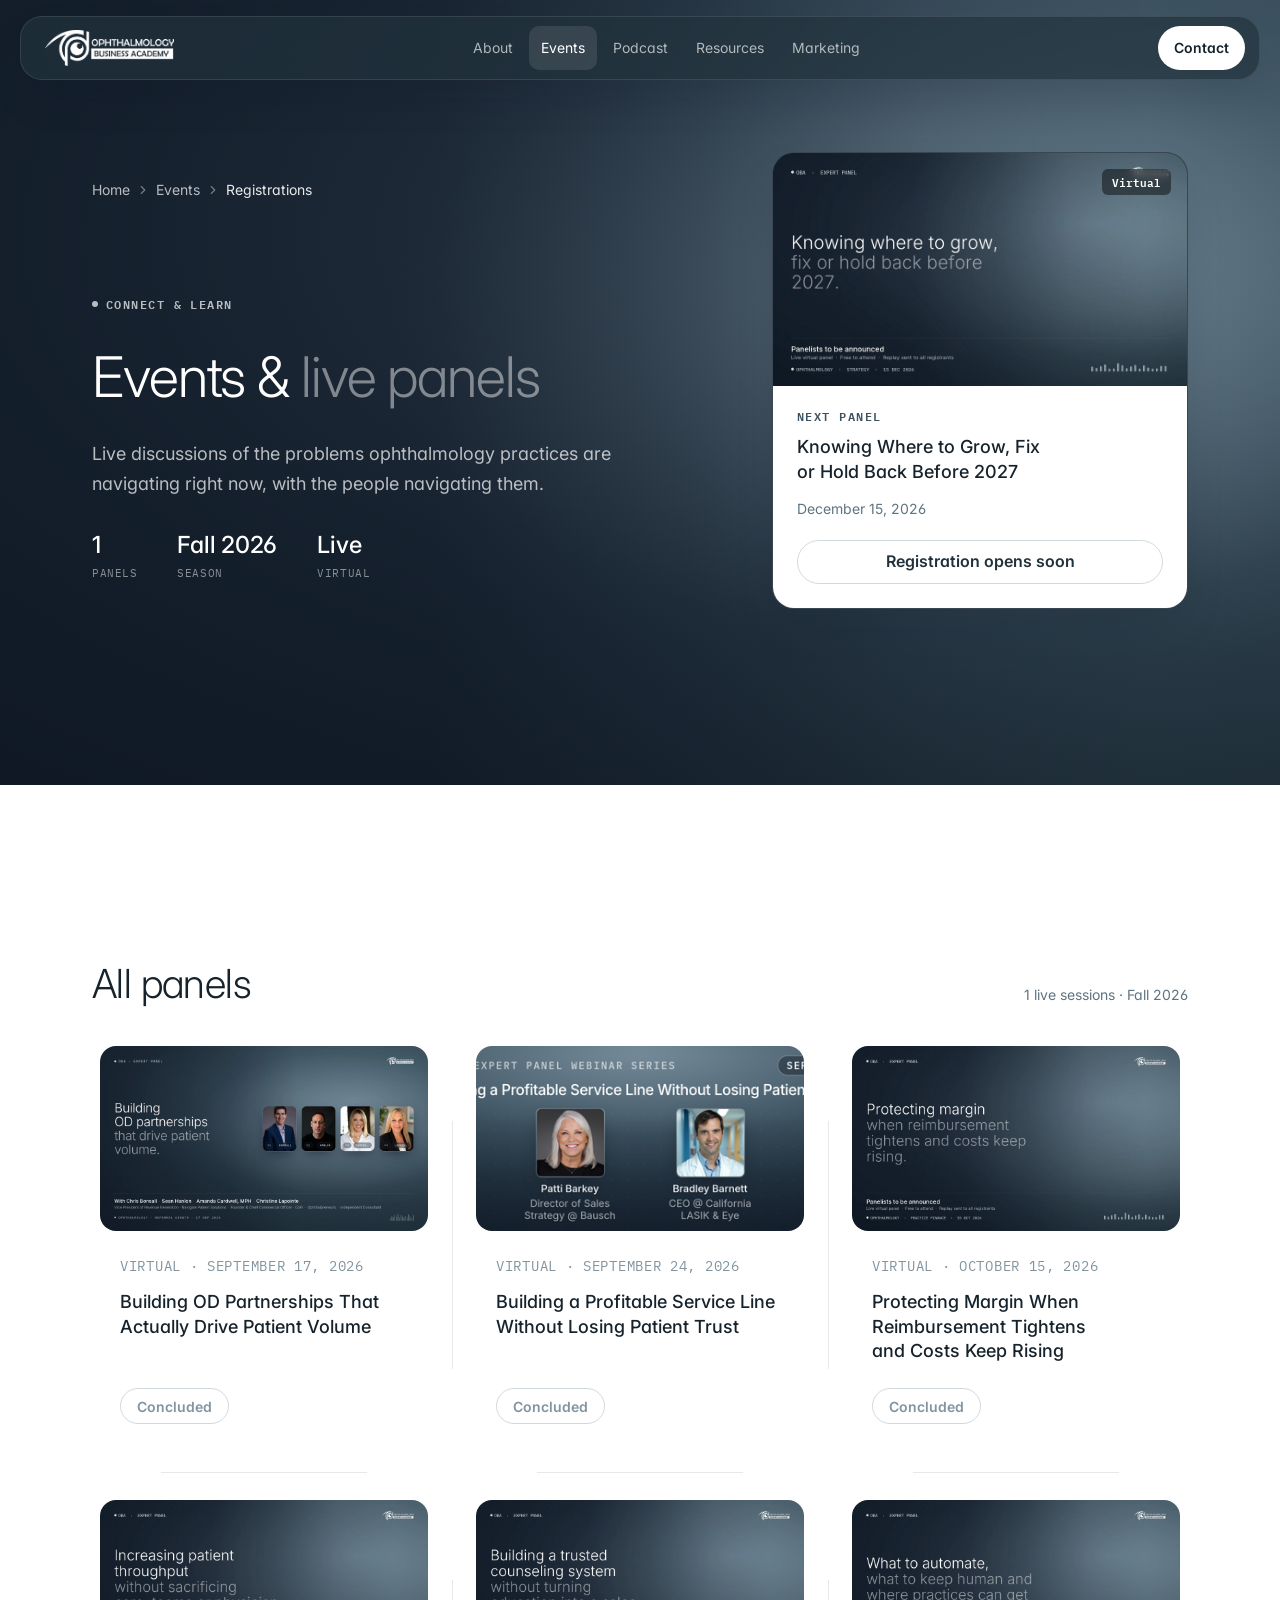
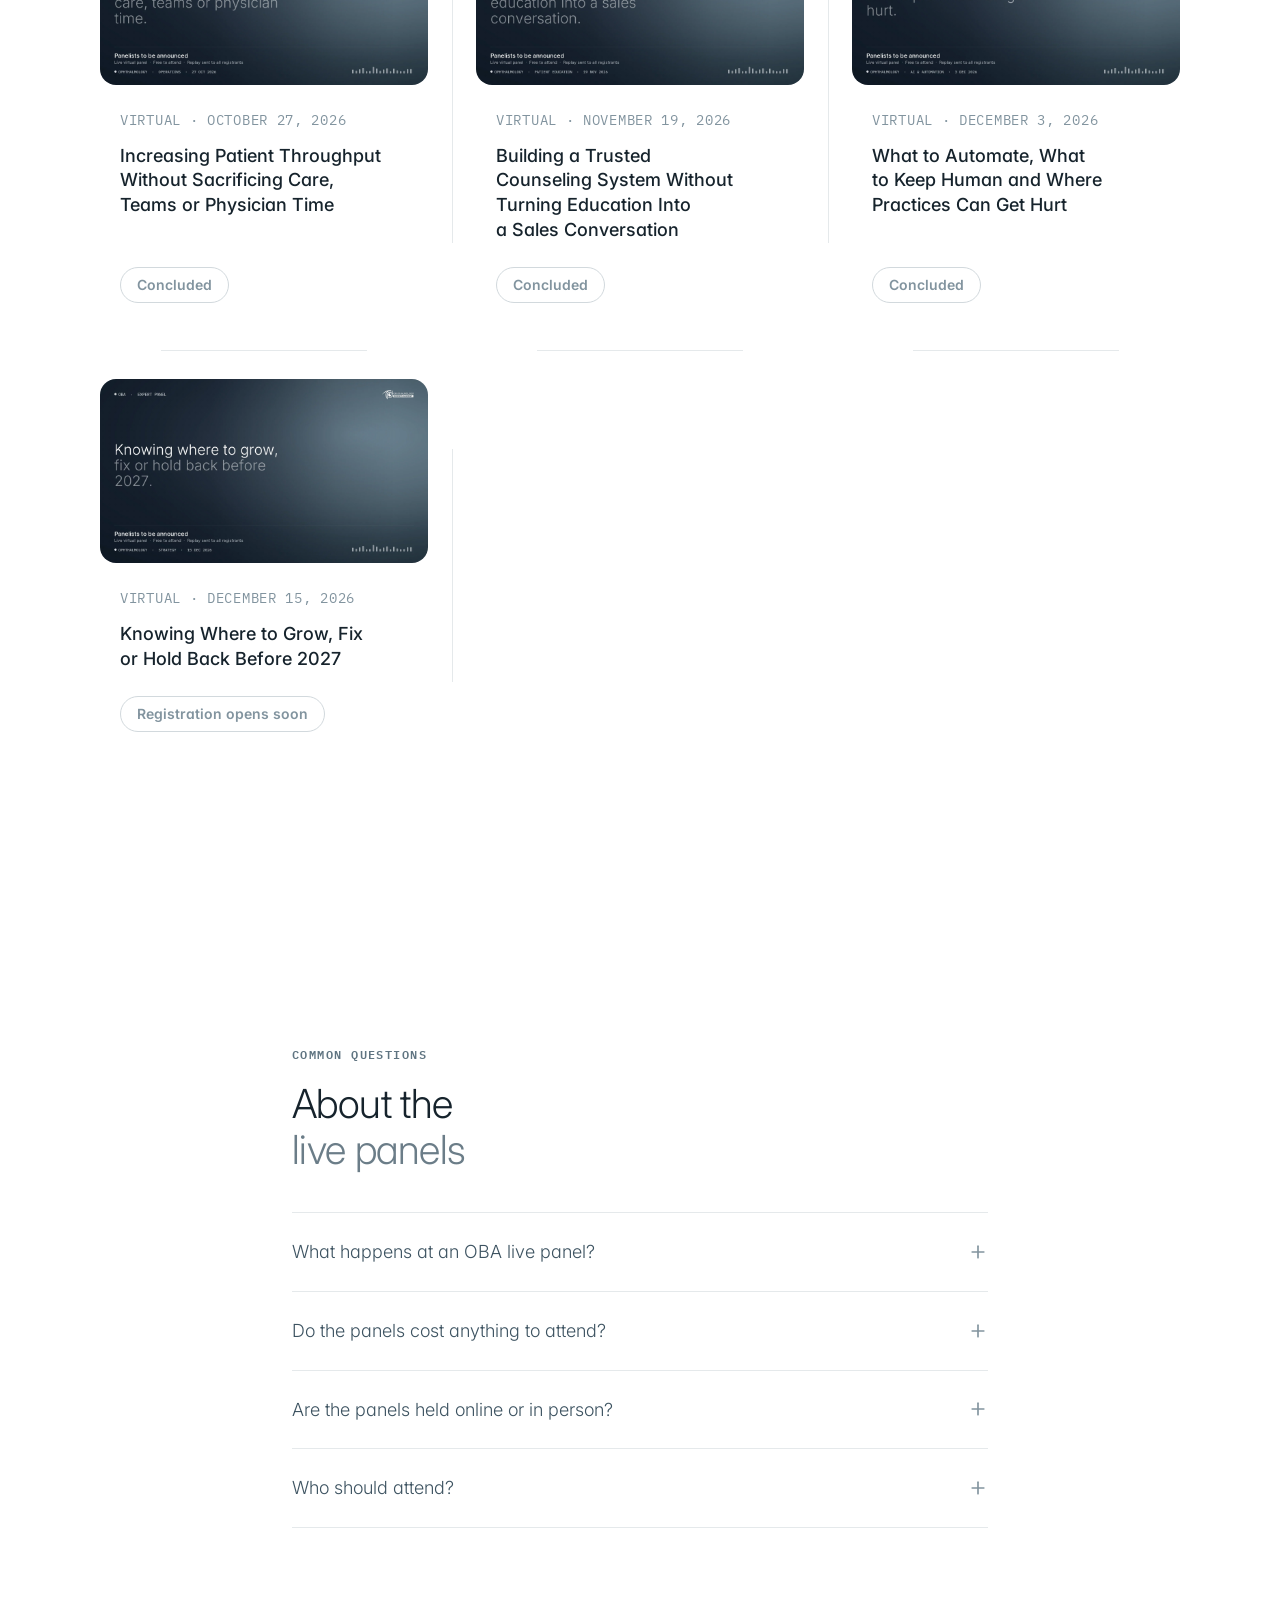
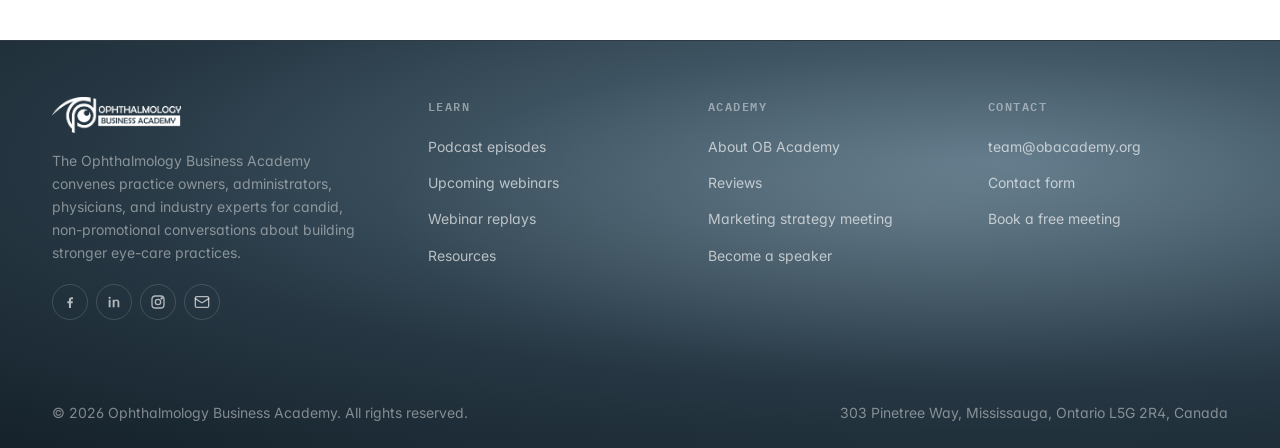
==== commit 5be9e9af: "updated hub page" ====
--- a/index.html
+++ b/index.html
@@ -155,8 +155,8 @@
       </article>
 
       <!-- Sept 24 — Dry eye growth panel -->
-      <article class="event-card" data-start="2026-09-24T16:00:00Z" data-href="Sept-24/" data-image="assets/dry-eye-service-line.webp">
-        <div class="event-card__media"><img src="assets/dry-eye-service-line.webp" alt="" loading="eager" /></div>
+      <article class="event-card" data-start="2026-09-24T16:00:00Z" data-href="Sept-24/" data-image="assets/og/sept24-new.png">
+        <div class="event-card__media"><img src="assets/og/sept24-new.png" alt="" loading="eager" /></div>
         <div class="event-card__body">
           <p class="event-card__meta">Virtual <span aria-hidden="true">&middot;</span> <time datetime="2026-09-24">September 24, 2026</time></p>
           <h3 class="event-card__title">Building a Profitable Service Line Without Losing Patient Trust</h3>
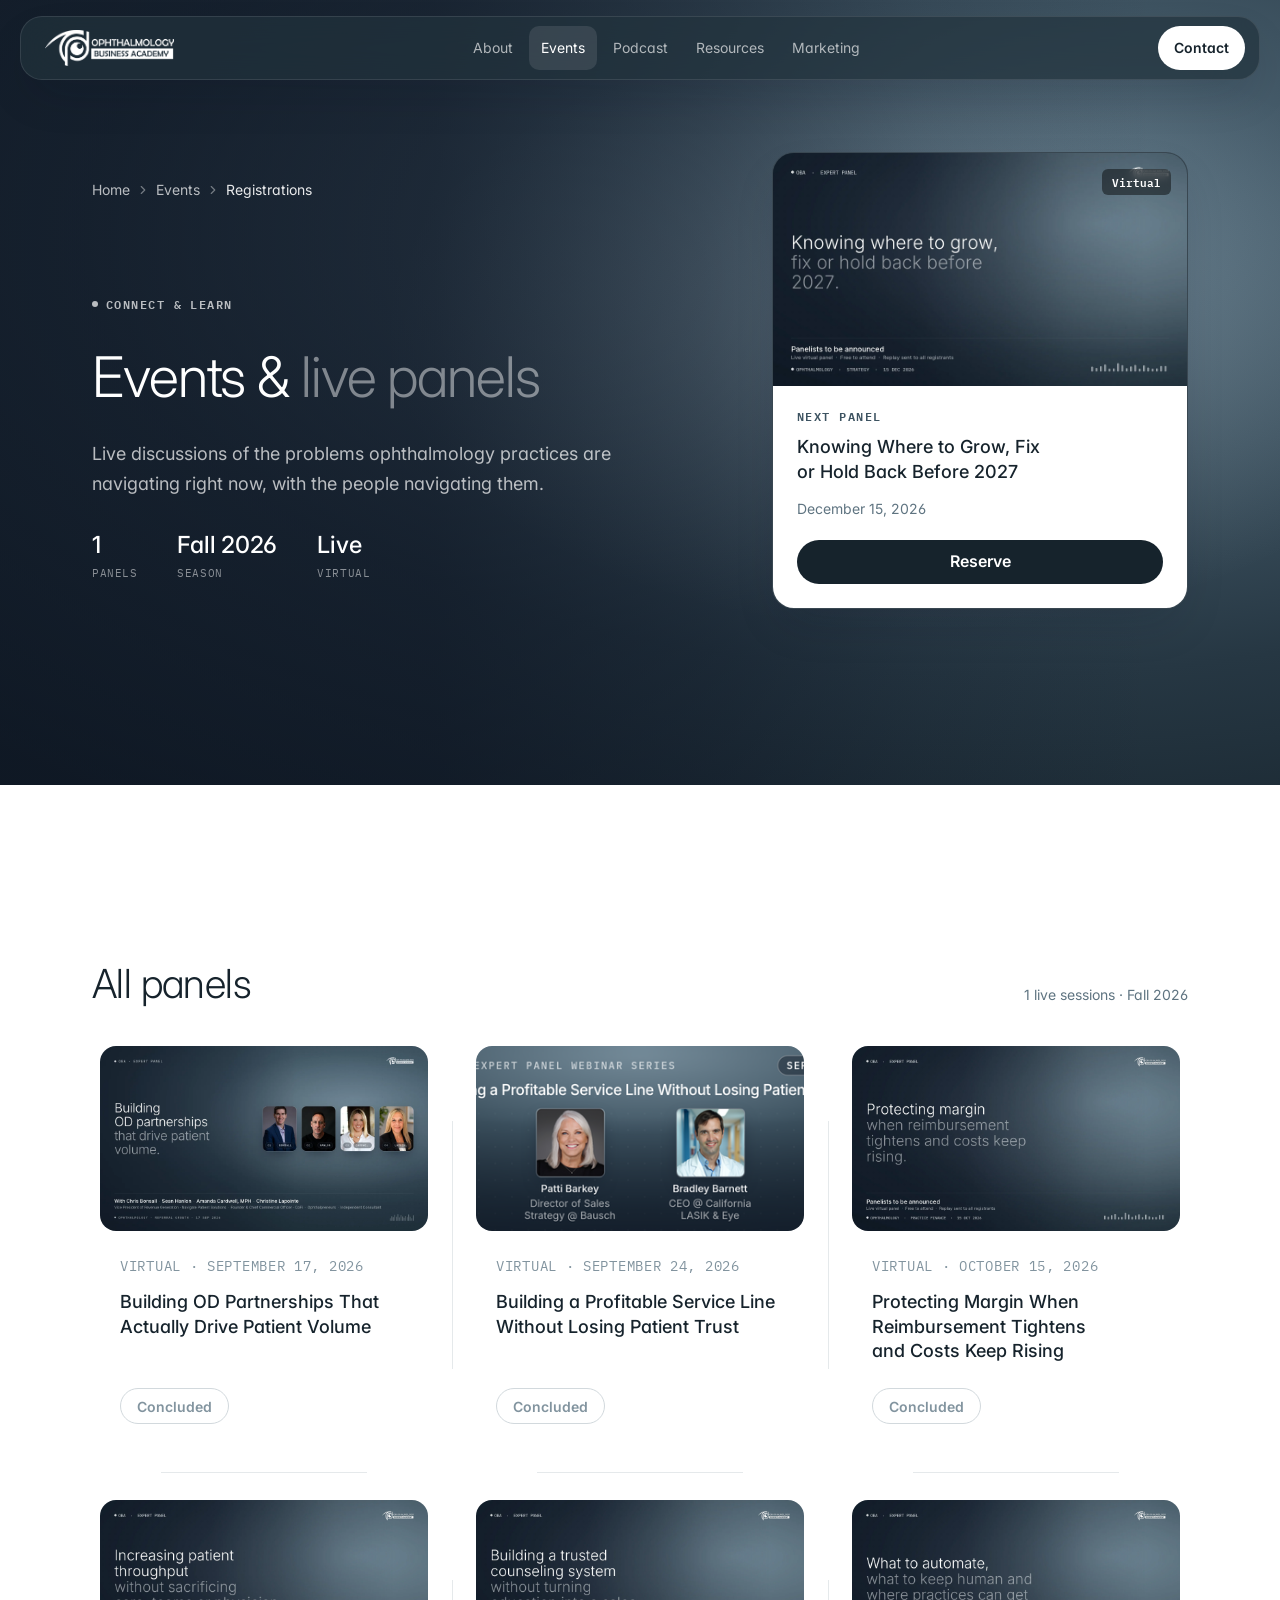
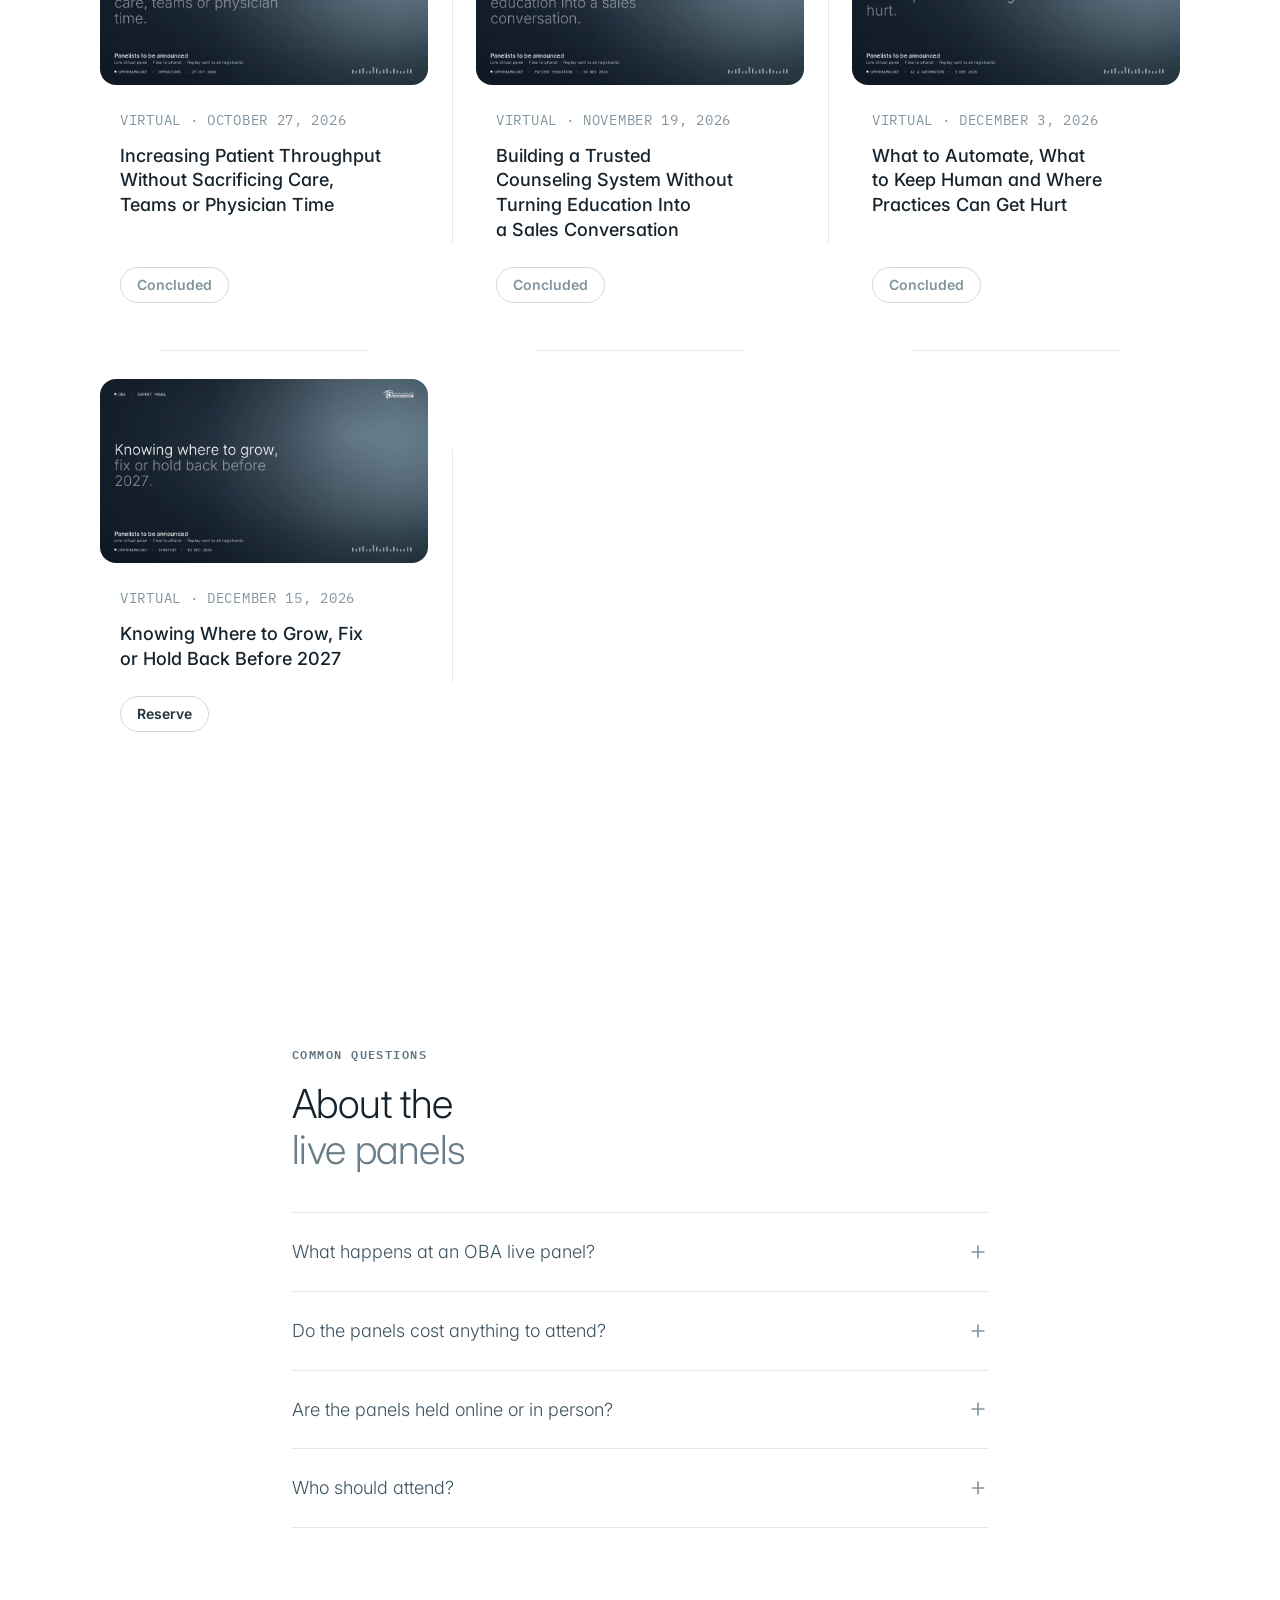
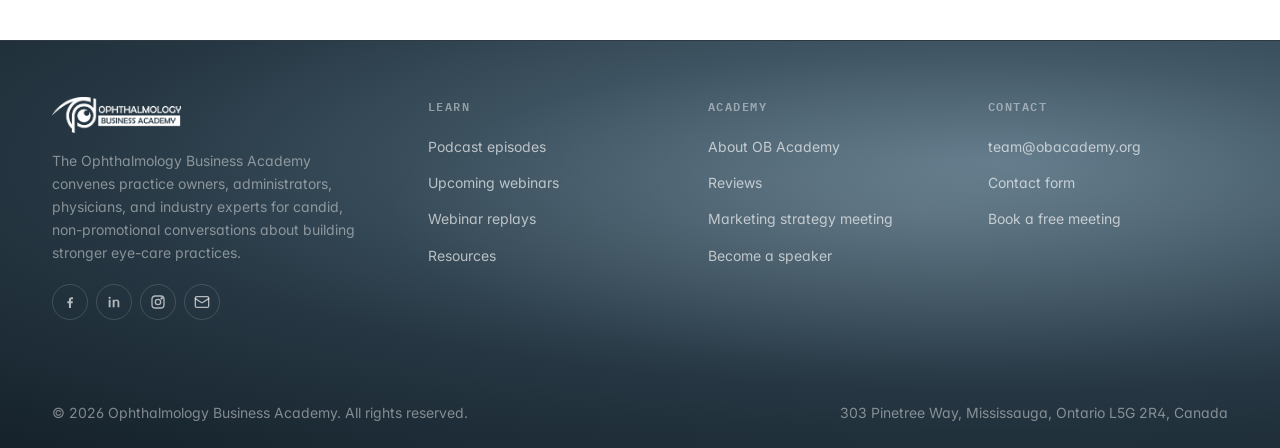
==== commit 7cd189bd: "added new panel dec 15" ====
--- a/index.html
+++ b/index.html
@@ -168,51 +168,74 @@
         <a href="Sept-24/" class="event-card__hit" aria-label="Details for Building a Profitable Service Line Without Losing Patient Trust"></a>
       </article>
 
-      <!-- Insert future registration pages above this line, in date order. Panels below have no registration page yet. -->
-
-      <article class="event-card" data-start="2026-10-15T23:59:59Z">
-        <div class="event-card__media"><img src="assets/protecting-margin.webp" alt="" loading="lazy" /></div>
+      <!-- Oct 15 — Practice profitability panel -->
+      <article class="event-card" data-start="2026-10-15T16:00:00Z" data-href="Oct-15/" data-image="assets/protecting-margin.webp">
+        <div class="event-card__media"><img src="assets/protecting-margin.webp" alt="" loading="eager" /></div>
         <div class="event-card__body">
           <p class="event-card__meta">Virtual <span aria-hidden="true">&middot;</span> <time datetime="2026-10-15">October 15, 2026</time></p>
           <h3 class="event-card__title">Protecting Margin When Reimbursement Tightens and Costs Keep Rising</h3>
         </div>
-        <div class="event-card__foot"><span class="event-card__pill is-muted">Registration opens soon</span></div>
-      </article>
-
-      <article class="event-card" data-start="2026-10-27T23:59:59Z">
+        <div class="event-card__foot">
+          <a href="Oct-15/" class="event-card__pill">Reserve</a>
+          <svg class="event-card__arrow" viewBox="0 0 24 24" fill="none" stroke="currentColor" stroke-width="2" stroke-linecap="round" stroke-linejoin="round" aria-hidden="true"><path d="M5 12h14"/><path d="m12 5 7 7-7 7"/></svg>
+        </div>
+        <a href="Oct-15/" class="event-card__hit" aria-label="Details for Protecting Margin When Reimbursement Tightens and Costs Keep Rising"></a>
+      </article>
+
+      <!-- Oct 27 — Practice capacity panel -->
+      <article class="event-card" data-start="2026-10-27T16:00:00Z" data-href="Oct-27/" data-image="assets/patient-throughput.webp">
         <div class="event-card__media"><img src="assets/patient-throughput.webp" alt="" loading="lazy" /></div>
         <div class="event-card__body">
           <p class="event-card__meta">Virtual <span aria-hidden="true">&middot;</span> <time datetime="2026-10-27">October 27, 2026</time></p>
           <h3 class="event-card__title">Increasing Patient Throughput Without Sacrificing Care, Teams or Physician Time</h3>
         </div>
-        <div class="event-card__foot"><span class="event-card__pill is-muted">Registration opens soon</span></div>
-      </article>
-
-      <article class="event-card" data-start="2026-11-19T23:59:59Z">
+        <div class="event-card__foot">
+          <a href="Oct-27/" class="event-card__pill">Reserve</a>
+          <svg class="event-card__arrow" viewBox="0 0 24 24" fill="none" stroke="currentColor" stroke-width="2" stroke-linecap="round" stroke-linejoin="round" aria-hidden="true"><path d="M5 12h14"/><path d="m12 5 7 7-7 7"/></svg>
+        </div>
+        <a href="Oct-27/" class="event-card__hit" aria-label="Details for Increasing Patient Throughput Without Sacrificing Care, Teams or Physician Time"></a>
+      </article>
+
+      <!-- Nov 19 — Premium cataract growth panel -->
+      <article class="event-card" data-start="2026-11-19T17:00:00Z" data-href="Nov-19/" data-image="assets/trusted-counseling.webp">
         <div class="event-card__media"><img src="assets/trusted-counseling.webp" alt="" loading="lazy" /></div>
         <div class="event-card__body">
           <p class="event-card__meta">Virtual <span aria-hidden="true">&middot;</span> <time datetime="2026-11-19">November 19, 2026</time></p>
           <h3 class="event-card__title">Building a Trusted Counseling System Without Turning Education Into a Sales Conversation</h3>
         </div>
-        <div class="event-card__foot"><span class="event-card__pill is-muted">Registration opens soon</span></div>
-      </article>
-
-      <article class="event-card" data-start="2026-12-03T23:59:59Z">
+        <div class="event-card__foot">
+          <a href="Nov-19/" class="event-card__pill">Reserve</a>
+          <svg class="event-card__arrow" viewBox="0 0 24 24" fill="none" stroke="currentColor" stroke-width="2" stroke-linecap="round" stroke-linejoin="round" aria-hidden="true"><path d="M5 12h14"/><path d="m12 5 7 7-7 7"/></svg>
+        </div>
+        <a href="Nov-19/" class="event-card__hit" aria-label="Details for Building a Trusted Counseling System Without Turning Education Into a Sales Conversation"></a>
+      </article>
+
+      <!-- Dec 3 — Ophthalmology AI implementation panel -->
+      <article class="event-card" data-start="2026-12-03T17:00:00Z" data-href="Dec-03/" data-image="assets/automate-or-keep-human.webp">
         <div class="event-card__media"><img src="assets/automate-or-keep-human.webp" alt="" loading="lazy" /></div>
         <div class="event-card__body">
           <p class="event-card__meta">Virtual <span aria-hidden="true">&middot;</span> <time datetime="2026-12-03">December 3, 2026</time></p>
           <h3 class="event-card__title">What to Automate, What to Keep Human and Where Practices Can Get Hurt</h3>
         </div>
-        <div class="event-card__foot"><span class="event-card__pill is-muted">Registration opens soon</span></div>
-      </article>
-
-      <article class="event-card" data-start="2026-12-15T23:59:59Z">
+        <div class="event-card__foot">
+          <a href="Dec-03/" class="event-card__pill">Reserve</a>
+          <svg class="event-card__arrow" viewBox="0 0 24 24" fill="none" stroke="currentColor" stroke-width="2" stroke-linecap="round" stroke-linejoin="round" aria-hidden="true"><path d="M5 12h14"/><path d="m12 5 7 7-7 7"/></svg>
+        </div>
+        <a href="Dec-03/" class="event-card__hit" aria-label="Details for What to Automate, What to Keep Human and Where Practices Can Get Hurt"></a>
+      </article>
+
+      <!-- Dec 15 — Growth planning panel -->
+      <article class="event-card" data-start="2026-12-15T17:00:00Z" data-href="Dec-15/" data-image="assets/grow-fix-or-hold.webp">
         <div class="event-card__media"><img src="assets/grow-fix-or-hold.webp" alt="" loading="lazy" /></div>
         <div class="event-card__body">
           <p class="event-card__meta">Virtual <span aria-hidden="true">&middot;</span> <time datetime="2026-12-15">December 15, 2026</time></p>
           <h3 class="event-card__title">Knowing Where to Grow, Fix or Hold Back Before 2027</h3>
         </div>
-        <div class="event-card__foot"><span class="event-card__pill is-muted">Registration opens soon</span></div>
+        <div class="event-card__foot">
+          <a href="Dec-15/" class="event-card__pill">Reserve</a>
+          <svg class="event-card__arrow" viewBox="0 0 24 24" fill="none" stroke="currentColor" stroke-width="2" stroke-linecap="round" stroke-linejoin="round" aria-hidden="true"><path d="M5 12h14"/><path d="m12 5 7 7-7 7"/></svg>
+        </div>
+        <a href="Dec-15/" class="event-card__hit" aria-label="Details for Knowing Where to Grow, Fix or Hold Back Before 2027"></a>
       </article>
 
     </div>
